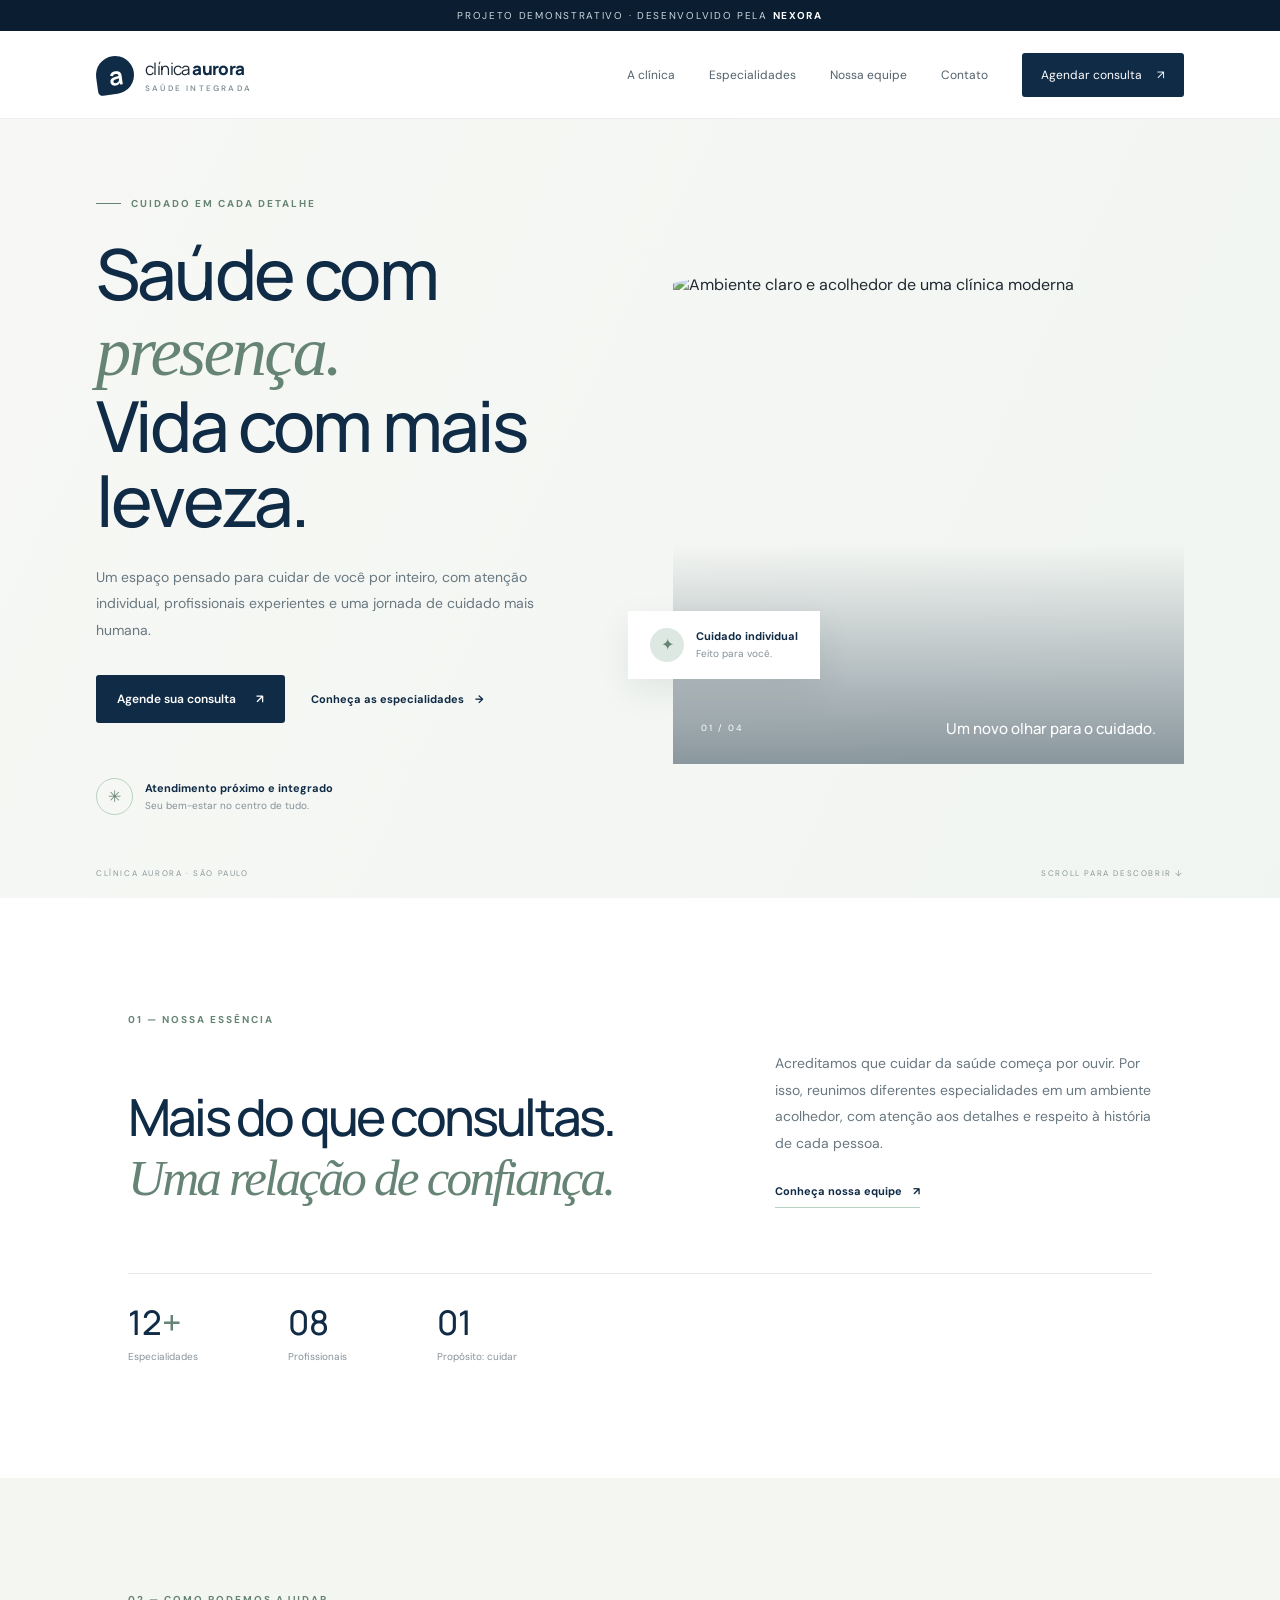
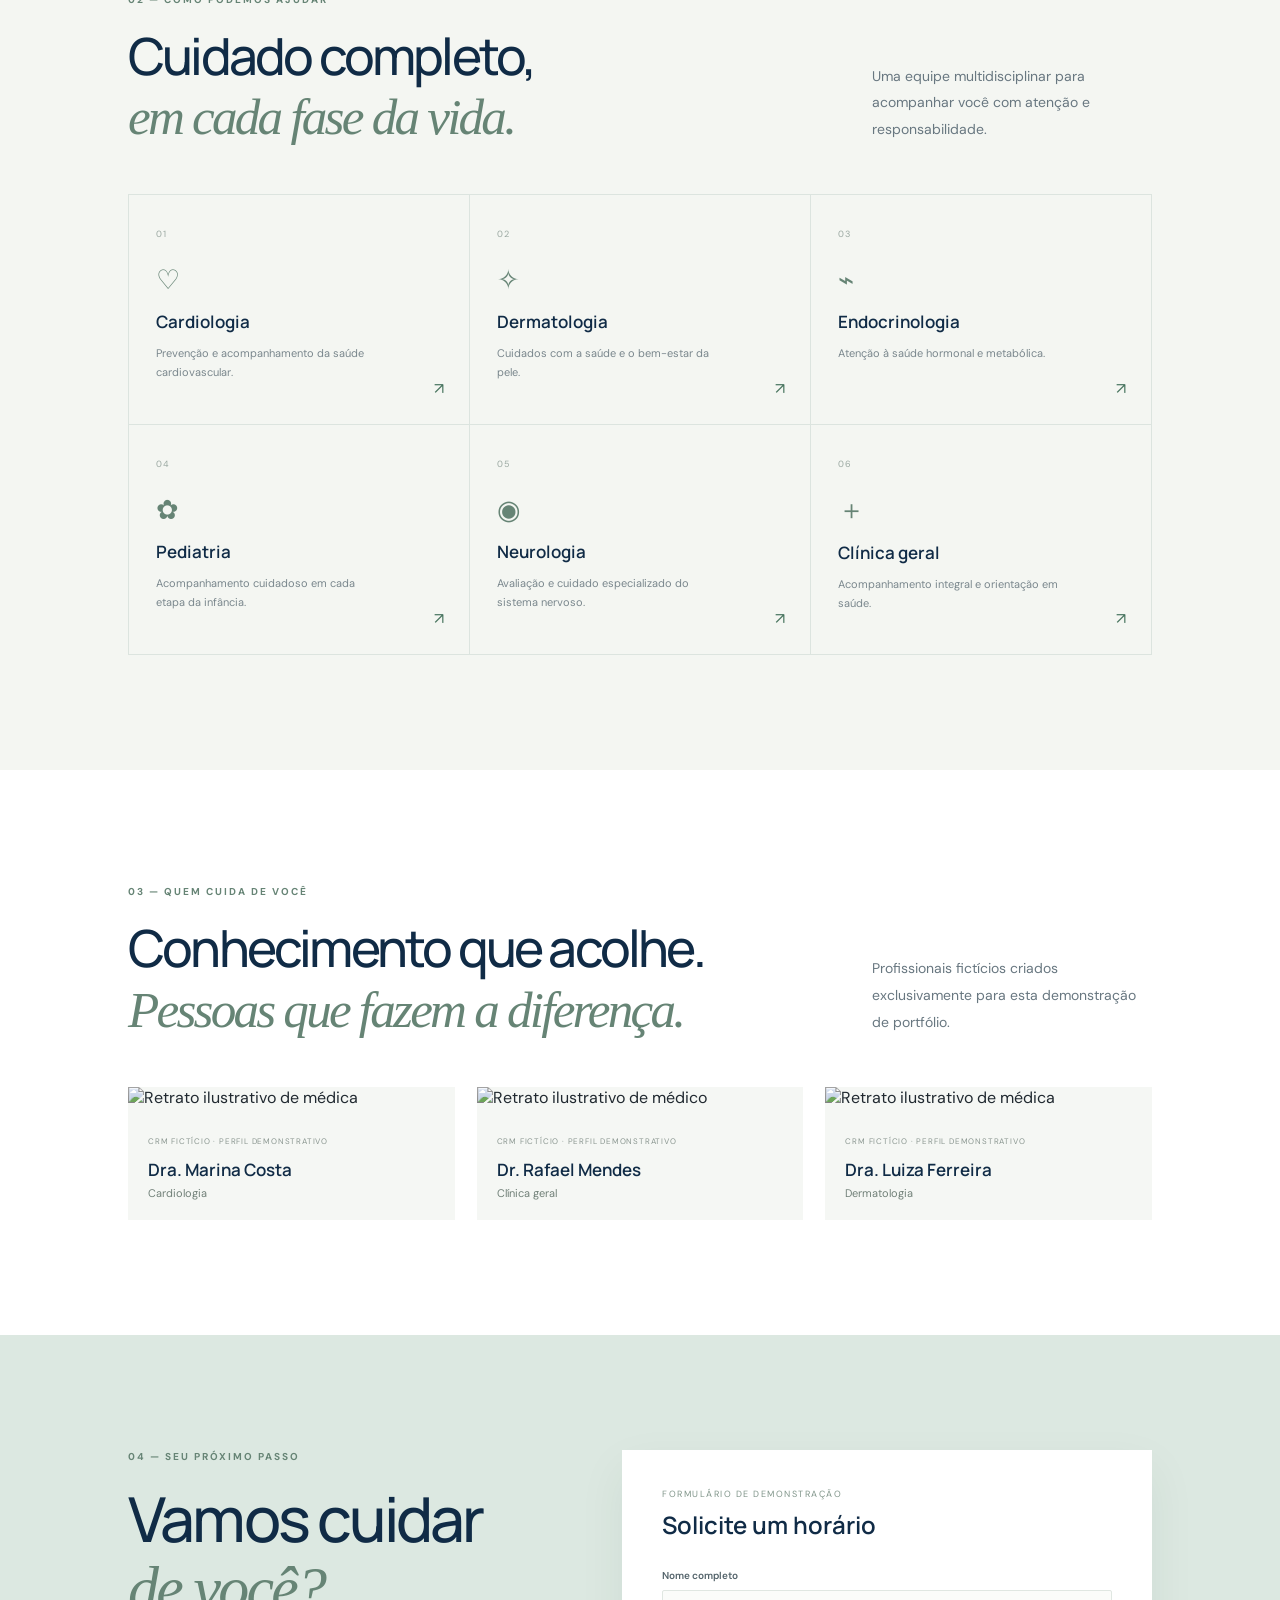
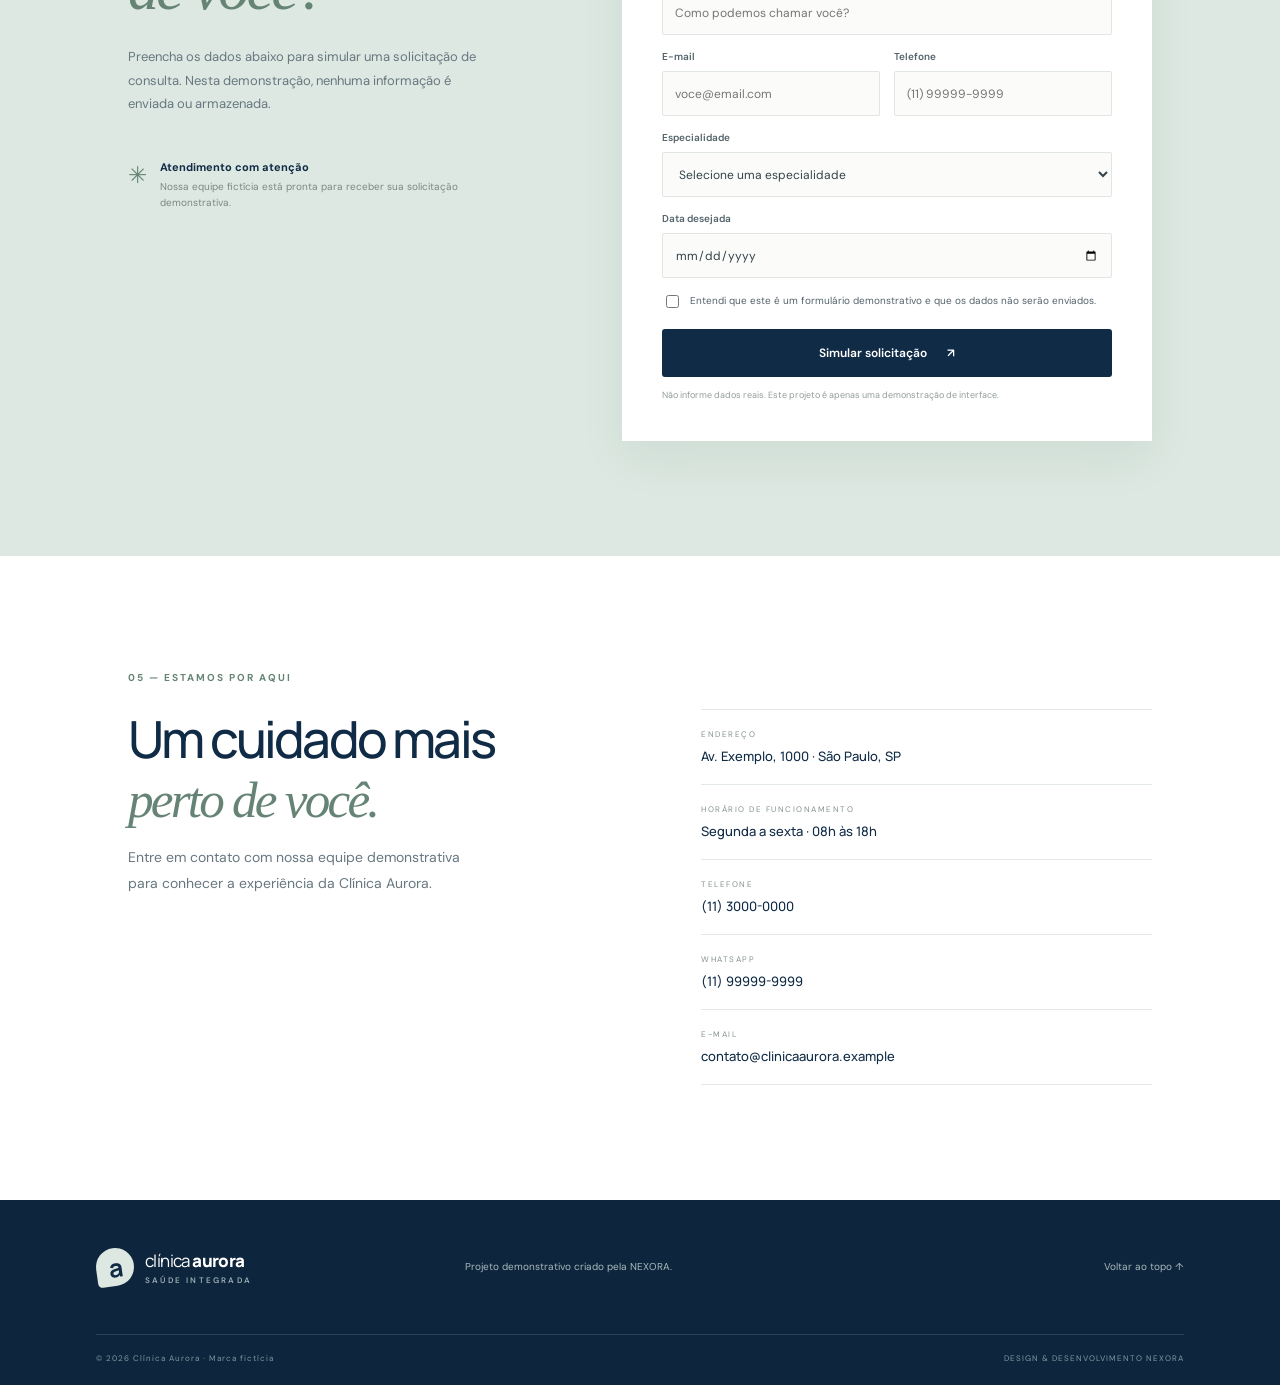
==== index.html @ 5b9ab2d0 "NEXORA Clinic: site institucional e painel administrativo Site público white-label, painel admin com" ====
<!doctype html>
<html lang="pt-BR">
<head>
  <meta charset="UTF-8">
  <meta name="viewport" content="width=device-width, initial-scale=1.0">
  <meta name="description" content="Clínica Aurora — cuidado médico próximo, humano e integrado. Projeto demonstrativo desenvolvido pela NEXORA.">
  <meta name="theme-color" content="#102b46">
  <link rel="icon" type="image/svg+xml" data-config="favicon" href="data:image/svg+xml,%3Csvg xmlns='http://www.w3.org/2000/svg' viewBox='0 0 64 64'%3E%3Crect width='64' height='64' rx='18' fill='%23102b46'/%3E%3Ctext x='50%25' y='54%25' dominant-baseline='middle' text-anchor='middle' fill='%23ffffff' font-family='sans-serif' font-weight='700' font-size='34'%3Ea%3C/text%3E%3C/svg%3E">
  <title>Clínica Aurora | Cuidado que acolhe</title>
  <link rel="preconnect" href="https://fonts.googleapis.com">
  <link rel="preconnect" href="https://fonts.gstatic.com" crossorigin>
  <link href="https://fonts.googleapis.com/css2?family=DM+Sans:wght@400;500;600;700&family=Manrope:wght@400;500;600;700;800&display=swap" rel="stylesheet">
  <link rel="stylesheet" href="styles.css">
</head>
<body>
  <div class="demo-bar" data-config="demo-bar">PROJETO DEMONSTRATIVO · DESENVOLVIDO PELA <strong data-config="developer-name">NEXORA</strong></div>
  <header class="site-header">
    <a class="brand" href="#inicio" aria-label="Clínica Aurora - início" data-config="brand-link">
      <span class="brand-mark" data-config="brand-mark">a</span>
      <span><span data-config="brand-prefix">clínica</span> <strong data-config="brand-highlight">aurora</strong><small data-config="brand-tagline">SAÚDE INTEGRADA</small></span>
    </a>
    <button class="menu-toggle" aria-label="Abrir menu" aria-expanded="false">☰</button>
    <nav class="main-nav">
      <a href="#sobre">A clínica</a>
      <a href="#especialidades">Especialidades</a>
      <a href="#equipe">Nossa equipe</a>
      <a href="#contato">Contato</a>
      <a class="nav-cta" href="#agendamento">Agendar consulta <span>↗</span></a>
    </nav>
  </header>

  <main>
    <section class="hero" id="inicio">
      <div class="hero-copy">
        <div class="eyebrow"><span></span> CUIDADO EM CADA DETALHE</div>
        <h1>Saúde com<br><em>presença.</em><br>Vida com mais leveza.</h1>
        <p>Um espaço pensado para cuidar de você por inteiro, com atenção individual, profissionais experientes e uma jornada de cuidado mais humana.</p>
        <div class="hero-actions">
          <a class="button button-primary" href="#agendamento">Agende sua consulta <span>↗</span></a>
          <a class="text-link" href="#especialidades">Conheça as especialidades <span>→</span></a>
        </div>
        <div class="hero-note"><span class="note-icon">✳</span><span><strong>Atendimento próximo e integrado</strong><small>Seu bem-estar no centro de tudo.</small></span></div>
      </div>
      <div class="hero-visual">
        <img data-config="hero-image" src="https://images.unsplash.com/photo-1629909613654-28e377c37b09?auto=format&fit=crop&w=1200&q=85" alt="Ambiente claro e acolhedor de uma clínica moderna">
        <div class="image-caption"><span>01 / 04</span><strong>Um novo olhar para o cuidado.</strong></div>
        <div class="floating-card"><span class="floating-icon">✦</span><span><strong>Cuidado individual</strong><small>Feito para você.</small></span></div>
      </div>
      <div class="hero-bottom"><span data-config="hero-location">CLÍNICA AURORA · SÃO PAULO</span><span>SCROLL PARA DESCOBRIR ↓</span></div>
    </section>

    <section class="intro section" id="sobre">
      <div class="section-kicker">01 — NOSSA ESSÊNCIA</div>
      <div class="intro-content">
        <h2>Mais do que consultas.<br><em>Uma relação de confiança.</em></h2>
        <div><p>Acreditamos que cuidar da saúde começa por ouvir. Por isso, reunimos diferentes especialidades em um ambiente acolhedor, com atenção aos detalhes e respeito à história de cada pessoa.</p><a class="under-link" href="#equipe">Conheça nossa equipe <span>↗</span></a></div>
      </div>
      <div class="stats">
        <div><strong>12<span>+</span></strong><small>Especialidades</small></div>
        <div><strong>08</strong><small>Profissionais</small></div>
        <div><strong>01</strong><small>Propósito: cuidar</small></div>
      </div>
    </section>

    <section class="specialties section" id="especialidades">
      <div class="section-heading"><div><div class="section-kicker">02 — COMO PODEMOS AJUDAR</div><h2>Cuidado completo,<br><em>em cada fase da vida.</em></h2></div><p>Uma equipe multidisciplinar para acompanhar você com atenção e responsabilidade.</p></div>
      <div class="specialty-grid" data-config="specialty-grid">
        <article class="specialty-card"><span>01</span><div class="specialty-icon">♡</div><h3>Cardiologia</h3><p>Prevenção e acompanhamento da saúde cardiovascular.</p><a href="#agendamento" aria-label="Agendar cardiologia">↗</a></article>
        <article class="specialty-card"><span>02</span><div class="specialty-icon">✧</div><h3>Dermatologia</h3><p>Cuidados com a saúde e o bem-estar da pele.</p><a href="#agendamento" aria-label="Agendar dermatologia">↗</a></article>
        <article class="specialty-card"><span>03</span><div class="specialty-icon">⌁</div><h3>Endocrinologia</h3><p>Atenção à saúde hormonal e metabólica.</p><a href="#agendamento" aria-label="Agendar endocrinologia">↗</a></article>
        <article class="specialty-card"><span>04</span><div class="specialty-icon">✿</div><h3>Pediatria</h3><p>Acompanhamento cuidadoso em cada etapa da infância.</p><a href="#agendamento" aria-label="Agendar pediatria">↗</a></article>
        <article class="specialty-card"><span>05</span><div class="specialty-icon">◉</div><h3>Neurologia</h3><p>Avaliação e cuidado especializado do sistema nervoso.</p><a href="#agendamento" aria-label="Agendar neurologia">↗</a></article>
        <article class="specialty-card"><span>06</span><div class="specialty-icon">＋</div><h3>Clínica geral</h3><p>Acompanhamento integral e orientação em saúde.</p><a href="#agendamento" aria-label="Agendar clínica geral">↗</a></article>
      </div>
    </section>

    <section class="team section" id="equipe">
      <div class="section-heading"><div><div class="section-kicker">03 — QUEM CUIDA DE VOCÊ</div><h2>Conhecimento que acolhe.<br><em>Pessoas que fazem a diferença.</em></h2></div><p>Profissionais fictícios criados exclusivamente para esta demonstração de portfólio.</p></div>
      <div class="team-grid" data-config="team-grid">
        <article class="doctor-card"><img src="https://images.unsplash.com/photo-1559839734-2b71ea197ec2?auto=format&fit=crop&w=700&q=80" alt="Retrato ilustrativo de médica"><div><small>CRM fictício · perfil demonstrativo</small><h3>Dra. Marina Costa</h3><p>Cardiologia</p></div></article>
        <article class="doctor-card"><img src="https://images.unsplash.com/photo-1612349317150-e413f6a5b16d?auto=format&fit=crop&w=700&q=80" alt="Retrato ilustrativo de médico"><div><small>CRM fictício · perfil demonstrativo</small><h3>Dr. Rafael Mendes</h3><p>Clínica geral</p></div></article>
        <article class="doctor-card"><img src="https://images.unsplash.com/photo-1594824476967-48c8b964273f?auto=format&fit=crop&w=700&q=80" alt="Retrato ilustrativo de médica"><div><small>CRM fictício · perfil demonstrativo</small><h3>Dra. Luiza Ferreira</h3><p>Dermatologia</p></div></article>
      </div>
    </section>

    <section class="appointment section" id="agendamento">
      <div class="appointment-copy"><div class="section-kicker">04 — SEU PRÓXIMO PASSO</div><h2>Vamos cuidar<br><em>de você?</em></h2><p>Preencha os dados abaixo para simular uma solicitação de consulta. Nesta demonstração, nenhuma informação é enviada ou armazenada.</p><div class="appointment-detail"><span>✳</span><div><strong>Atendimento com atenção</strong><small>Nossa equipe fictícia está pronta para receber sua solicitação demonstrativa.</small></div></div></div>
      <form class="appointment-form" id="appointment-form">
        <div class="form-title"><span>FORMULÁRIO DE DEMONSTRAÇÃO</span><strong>Solicite um horário</strong></div>
        <label for="name">Nome completo</label><input id="name" name="name" type="text" placeholder="Como podemos chamar você?" required>
        <div class="form-row"><div><label for="email">E-mail</label><input id="email" name="email" type="email" placeholder="voce@email.com" required></div><div><label for="phone">Telefone</label><input id="phone" name="phone" type="tel" placeholder="(11) 99999-9999" required></div></div>
        <label for="specialty">Especialidade</label><select id="specialty" name="specialty" required><option value="">Selecione uma especialidade</option><option>Cardiologia</option><option>Dermatologia</option><option>Endocrinologia</option><option>Pediatria</option><option>Neurologia</option><option>Clínica geral</option></select>
        <label for="date">Data desejada</label><input id="date" name="date" type="date" required>
        <label class="consent"><input type="checkbox" required> <span>Entendi que este é um formulário demonstrativo e que os dados não serão enviados.</span></label>
        <button class="button button-primary submit-button" type="submit">Simular solicitação <span>↗</span></button>
        <p class="form-feedback" id="form-feedback" role="status" aria-live="polite"></p>
        <small class="privacy-note">Não informe dados reais. Este projeto é apenas uma demonstração de interface.</small>
      </form>
    </section>

    <section class="contact section" id="contato">
      <div class="section-kicker">05 — ESTAMOS POR AQUI</div>
      <div class="contact-grid">
        <div>
          <h2>Um cuidado mais<br><em>perto de você.</em></h2>
          <p data-config="contact-intro">Entre em contato com nossa equipe demonstrativa para conhecer a experiência da Clínica Aurora.</p>
        </div>
        <div class="contact-info">
          <div><small>ENDEREÇO</small><strong data-config="contact-address">Av. Exemplo, 1000 · São Paulo, SP</strong></div>
          <div><small>HORÁRIO DE FUNCIONAMENTO</small><strong data-config="contact-hours">Segunda a sexta · 08h às 18h</strong></div>
          <div><small>TELEFONE</small><strong data-config="contact-phone">(11) 3000-0000</strong></div>
          <div><small>WHATSAPP</small><strong data-config="contact-whatsapp">(11) 99999-9999</strong></div>
          <div><small>E-MAIL</small><strong data-config="contact-email">contato@clinicaaurora.example</strong></div>
        </div>
      </div>
    </section>
  </main>

  <footer class="footer">
    <a class="brand brand-light" href="#inicio" aria-label="Clínica Aurora - início" data-config="brand-link">
      <span class="brand-mark" data-config="brand-mark">a</span>
      <span><span data-config="brand-prefix">clínica</span> <strong data-config="brand-highlight">aurora</strong><small data-config="brand-tagline">SAÚDE INTEGRADA</small></span>
    </a>
    <p data-config="footer-credit">Projeto demonstrativo criado pela NEXORA.</p>
    <a href="#inicio">Voltar ao topo ↑</a>
    <div class="footer-bottom">
      <span data-config="footer-copyright">© 2026 Clínica Aurora · Marca fictícia</span>
      <span data-config="footer-developer">DESIGN &amp; DESENVOLVIMENTO NEXORA</span>
    </div>
  </footer>

  <script src="config.js"></script>
  <script src="script.js"></script>
</body>
</html>
---- styles.css ----
@import url('https://fonts.googleapis.com/css2?family=DM+Sans:wght@400;500;600;700&family=Manrope:wght@400;500;600;700;800&display=swap');
:root{
  --primary:#102b46;
  --primary-hover:#244b68;
  --primary-dark:#0e263d;
  --secondary:#668475;
  --secondary-hover:#47745f;
  --secondary-soft:#dce8e1;
  --navy:var(--primary);
  --navy2:#183c5b;
  --ink:#1d2a35;
  --muted:#71808a;
  --cream:#f6f7f4;
  --line:#e2e8e5;
  --sage:var(--secondary-soft);
  --accent:#b9d2c2;
  --white:#fff;
}
*{box-sizing:border-box}html{scroll-behavior:smooth}body{margin:0;background:var(--cream);color:var(--ink);font-family:"DM Sans",sans-serif}a{color:inherit;text-decoration:none}.demo-bar{background:#0b1d30;color:#cbd8df;text-align:center;padding:9px 16px;font-size:10px;letter-spacing:1.7px}.demo-bar strong{color:#fff}.demo-bar[hidden]{display:none}.site-header{height:88px;padding:0 7.5%;display:flex;align-items:center;justify-content:space-between;background:rgba(255,255,255,.92);position:sticky;top:0;z-index:10;border-bottom:1px solid rgba(16,43,70,.08);backdrop-filter:blur(12px)}.brand{display:flex;align-items:center;gap:11px;font-family:Manrope,sans-serif;font-size:17px;letter-spacing:-.6px}.brand strong{font-weight:800;color:var(--navy)}.brand small{display:block;font:600 8px "DM Sans";letter-spacing:2.2px;color:#87949a;margin-top:3px}.brand-mark{width:38px;height:38px;border-radius:50% 50% 50% 12%;background:var(--navy);color:white;display:grid;place-items:center;font:700 25px Manrope;transform:rotate(-8deg);overflow:hidden}.brand-mark.has-logo-image{background:transparent;transform:none;border-radius:6px}.brand-mark img{width:100%;height:100%;object-fit:contain;display:block}.main-nav{display:flex;align-items:center;gap:34px;font-size:12px;color:#53616a}.main-nav>a:not(.nav-cta):hover,.text-link:hover{color:var(--secondary-hover)}.nav-cta{background:var(--navy);color:#fff;padding:14px 19px;border-radius:3px}.nav-cta span{margin-left:12px}.menu-toggle{display:none;background:none;border:0;font-size:24px;color:var(--navy);cursor:pointer}
.hero{min-height:670px;padding:78px 7.5% 58px;display:grid;grid-template-columns:1fr 1.02fr;gap:7%;align-items:center;position:relative;background:linear-gradient(115deg,#f7f8f5 0%,#f1f5f1 100%);overflow:hidden}.hero-copy{max-width:550px;padding-bottom:25px}.eyebrow,.section-kicker{font-size:10px;font-weight:700;letter-spacing:2px;color:var(--secondary)}.eyebrow{display:flex;align-items:center;gap:10px}.eyebrow span{width:25px;height:1px;background:var(--secondary)}.hero h1,h2{font-family:Manrope,sans-serif;color:var(--navy);letter-spacing:-2.8px;font-weight:500}.hero h1{font-size:clamp(48px,5.5vw,76px);line-height:1.06;margin:26px 0}.hero h1 em,h2 em{font-family:Georgia,serif;font-weight:400;color:var(--secondary)}.hero-copy>p,.section-heading>p,.intro-content>div p,.contact-grid>div p{font-size:14px;line-height:1.9;color:#687780;max-width:440px}.hero-actions{display:flex;align-items:center;gap:26px;margin-top:32px}.button{display:inline-flex;justify-content:center;align-items:center;gap:20px;padding:16px 21px;border:0;border-radius:3px;font:600 12px "DM Sans";cursor:pointer}.button-primary{background:var(--navy);color:white;transition:.2s}.button-primary:hover{background:var(--primary-hover);transform:translateY(-2px)}.text-link,.under-link{font-size:11px;font-weight:700;color:var(--navy)}.text-link span,.under-link span{margin-left:8px}.hero-note{display:flex;gap:12px;align-items:center;margin-top:55px}.note-icon{width:37px;height:37px;border:1px solid var(--accent);border-radius:50%;display:grid;place-items:center;color:var(--secondary)}.hero-note strong,.hero-note small{display:block}.hero-note strong{font-size:11px;color:var(--navy)}.hero-note small{font-size:10px;color:#849098;margin-top:4px}.hero-visual{height:490px;position:relative}.hero-visual>img{width:100%;height:100%;object-fit:cover;border-radius:48% 48% 3px 3px;filter:saturate(.72)}.hero-visual:after{content:"";position:absolute;inset:0;background:linear-gradient(0deg,rgba(10,35,55,.45),transparent 45%);border-radius:inherit}.image-caption{position:absolute;z-index:1;bottom:25px;left:28px;right:28px;color:white;display:flex;justify-content:space-between;align-items:center}.image-caption span{font-size:9px;letter-spacing:2px}.image-caption strong{font:500 15px Manrope}.floating-card{position:absolute;z-index:2;left:-45px;bottom:85px;background:#fff;padding:17px 22px;display:flex;gap:12px;align-items:center;box-shadow:0 12px 35px #132e4015}.floating-icon{width:34px;height:34px;border-radius:50%;background:var(--secondary-soft);color:var(--secondary);display:grid;place-items:center}.floating-card strong,.floating-card small{display:block}.floating-card strong{font-size:11px;color:var(--navy)}.floating-card small{font-size:10px;color:#849098;margin-top:4px}.hero-bottom{position:absolute;bottom:20px;left:7.5%;right:7.5%;display:flex;justify-content:space-between;font-size:8px;letter-spacing:1.6px;color:#8a9698}
.section{padding:115px 10%}.intro{background:#fff}.intro-content{display:grid;grid-template-columns:1.2fr .8fr;gap:8%;align-items:end;margin-top:24px}.intro h2,.section-heading h2,.contact h2{font-size:clamp(34px,4vw,52px);line-height:1.16;margin:0}.intro-content>div p{margin:0 0 22px}.under-link{display:inline-block;border-bottom:1px solid var(--accent);padding-bottom:9px}.stats{display:flex;gap:90px;border-top:1px solid var(--line);margin-top:65px;padding-top:25px}.stats strong{font:500 34px Manrope;color:var(--navy)}.stats strong span{color:var(--secondary)}.stats small{display:block;font-size:10px;color:#87939a;margin-top:5px}
.specialties{background:#f4f6f2}.section-heading{display:flex;justify-content:space-between;align-items:end;gap:40px;margin-bottom:48px}.section-heading h2{margin-top:20px}.section-heading>p{max-width:280px;margin-bottom:4px}.specialty-grid{display:grid;grid-template-columns:repeat(3,1fr);border-top:1px solid #dce4df;border-left:1px solid #dce4df}.specialty-card{min-height:230px;padding:26px 27px;border-right:1px solid #dce4df;border-bottom:1px solid #dce4df;position:relative;transition:.25s}.specialty-card:hover{background:white;transform:translateY(-3px)}.specialty-card>span{font-size:9px;color:#9aa8a1;letter-spacing:1px}.specialty-icon{font-size:27px;color:var(--secondary);margin:20px 0 13px}.specialty-card h3{font:600 17px Manrope;color:var(--navy);margin:0 0 9px}.specialty-card p{font-size:11px;line-height:1.7;color:#7a878d;max-width:220px}.specialty-card>a{position:absolute;right:25px;bottom:25px;color:var(--secondary-hover)}
.team{background:#fff}.team-grid{display:grid;grid-template-columns:repeat(3,1fr);gap:22px}.doctor-card{background:#f5f7f4}.doctor-card img{width:100%;height:280px;object-fit:cover;filter:saturate(.65)}.doctor-card>div{padding:20px}.doctor-card small{font-size:8px;letter-spacing:.8px;color:#8a9690;text-transform:uppercase}.doctor-card h3{font:600 17px Manrope;color:var(--navy);margin:9px 0 5px}.doctor-card p{font-size:11px;color:#718078;margin:0}
.appointment{background:var(--secondary-soft);display:grid;grid-template-columns:.85fr 1.15fr;gap:10%;align-items:start}.appointment-copy h2{font-size:clamp(42px,5vw,62px);line-height:1.08;margin:23px 0}.appointment-copy>p{font-size:13px;line-height:1.8;color:#687780;max-width:370px}.appointment-detail{display:flex;gap:13px;margin-top:45px;max-width:350px}.appointment-detail>span{color:var(--secondary);font-size:23px}.appointment-detail strong,.appointment-detail small{display:block}.appointment-detail strong{font-size:11px;color:var(--navy)}.appointment-detail small{font-size:10px;color:#7b8983;line-height:1.6;margin-top:5px}.appointment-form{background:white;padding:38px 40px;box-shadow:0 18px 45px #173c2810}.form-title{margin-bottom:28px}.form-title span,.form-title strong{display:block}.form-title span{font-size:9px;letter-spacing:1.5px;color:#80958a}.form-title strong{font:600 24px Manrope;color:var(--navy);margin-top:8px}.appointment-form label{display:block;font-size:10px;font-weight:600;color:#53636a;margin:15px 0 8px}.appointment-form input:not([type=checkbox]),.appointment-form select{width:100%;height:45px;border:1px solid #e0e7e2;background:#fbfcfa;padding:0 12px;font:12px "DM Sans";color:#33434a;outline:none;border-radius:2px}.appointment-form input:focus,.appointment-form select:focus{border-color:var(--secondary)}.form-row{display:grid;grid-template-columns:1fr 1fr;gap:14px}.consent{display:flex!important;align-items:flex-start;gap:8px;font-weight:400!important;line-height:1.5}.consent input{margin-top:2px;accent-color:var(--navy)}.submit-button{width:100%;margin-top:10px}.form-feedback{font-size:12px;color:var(--secondary-hover);line-height:1.5}.privacy-note{display:block;color:#929d98;font-size:9px;line-height:1.5;margin-top:12px}
.contact{background:#fff}.contact-grid{display:grid;grid-template-columns:1fr 1fr;gap:12%;margin-top:25px}.contact-grid>div p{max-width:360px}.contact-info{border-top:1px solid var(--line)}.contact-info>div{padding:19px 0;border-bottom:1px solid var(--line)}.contact-info small,.contact-info strong{display:block}.contact-info small{font-size:8px;letter-spacing:1.5px;color:#84938a;margin-bottom:8px}.contact-info strong{font:500 13px Manrope;color:var(--navy)}.contact-link:hover{color:var(--secondary-hover);text-decoration:underline}
.footer{background:var(--primary-dark);color:#dce5e5;padding:48px 7.5% 22px;display:grid;grid-template-columns:1fr 1fr 1fr;align-items:center;gap:20px}.brand-light{color:white}.brand-light strong{color:white}.brand-light .brand-mark{background:var(--secondary-soft);color:var(--primary)}.brand-light .brand-mark.has-logo-image{background:transparent}.brand-light small{color:#9baeb1}.footer>p,.footer>a:not(.brand){font-size:10px;color:#a9b9bc}.footer>a:not(.brand){text-align:right}.footer-bottom{grid-column:1/-1;border-top:1px solid #294257;margin-top:28px;padding-top:18px;display:flex;justify-content:space-between;font-size:8px;letter-spacing:1px;color:#81979e}
@media(max-width:900px){.site-header{padding:0 5%;height:76px}.main-nav{gap:17px}.hero{padding-left:6%;padding-right:6%;gap:4%;grid-template-columns:1fr 1fr}.hero-visual{height:420px}.section{padding:85px 7%}.floating-card{left:-20px}.footer{padding-left:6%;padding-right:6%}}
@media(max-width:680px){.demo-bar{font-size:8px}.site-header{height:70px}.menu-toggle{display:block}.main-nav{display:none;position:absolute;top:70px;left:0;right:0;background:white;padding:20px 7%;flex-direction:column;align-items:stretch;gap:20px;border-bottom:1px solid var(--line)}.main-nav.open{display:flex}.nav-cta{text-align:center}.hero{display:flex;flex-direction:column;align-items:stretch;padding:62px 7% 75px;gap:35px}.hero h1{font-size:53px}.hero-visual{height:390px;margin-left:15px}.floating-card{left:-15px;bottom:55px}.hero-bottom{left:7%;right:7%;font-size:7px}.hero-actions{align-items:flex-start;flex-direction:column;gap:18px}.hero-note{margin-top:35px}.section{padding:75px 7%}.intro-content,.contact-grid,.appointment{grid-template-columns:1fr;gap:25px}.intro h2,.section-heading h2,.contact h2{font-size:38px}.stats{gap:35px;margin-top:40px}.stats strong{font-size:28px}.section-heading{display:block}.section-heading>p{margin-top:18px}.specialty-grid{grid-template-columns:repeat(2,1fr)}.specialty-card{padding:20px;min-height:220px}.team-grid{grid-template-columns:1fr;gap:18px}.doctor-card img{height:330px}.appointment-form{padding:28px 22px}.form-row{grid-template-columns:1fr;gap:0}.footer{grid-template-columns:1fr;gap:12px}.footer>a:not(.brand){text-align:left}.footer-bottom{gap:12px;flex-direction:column}}
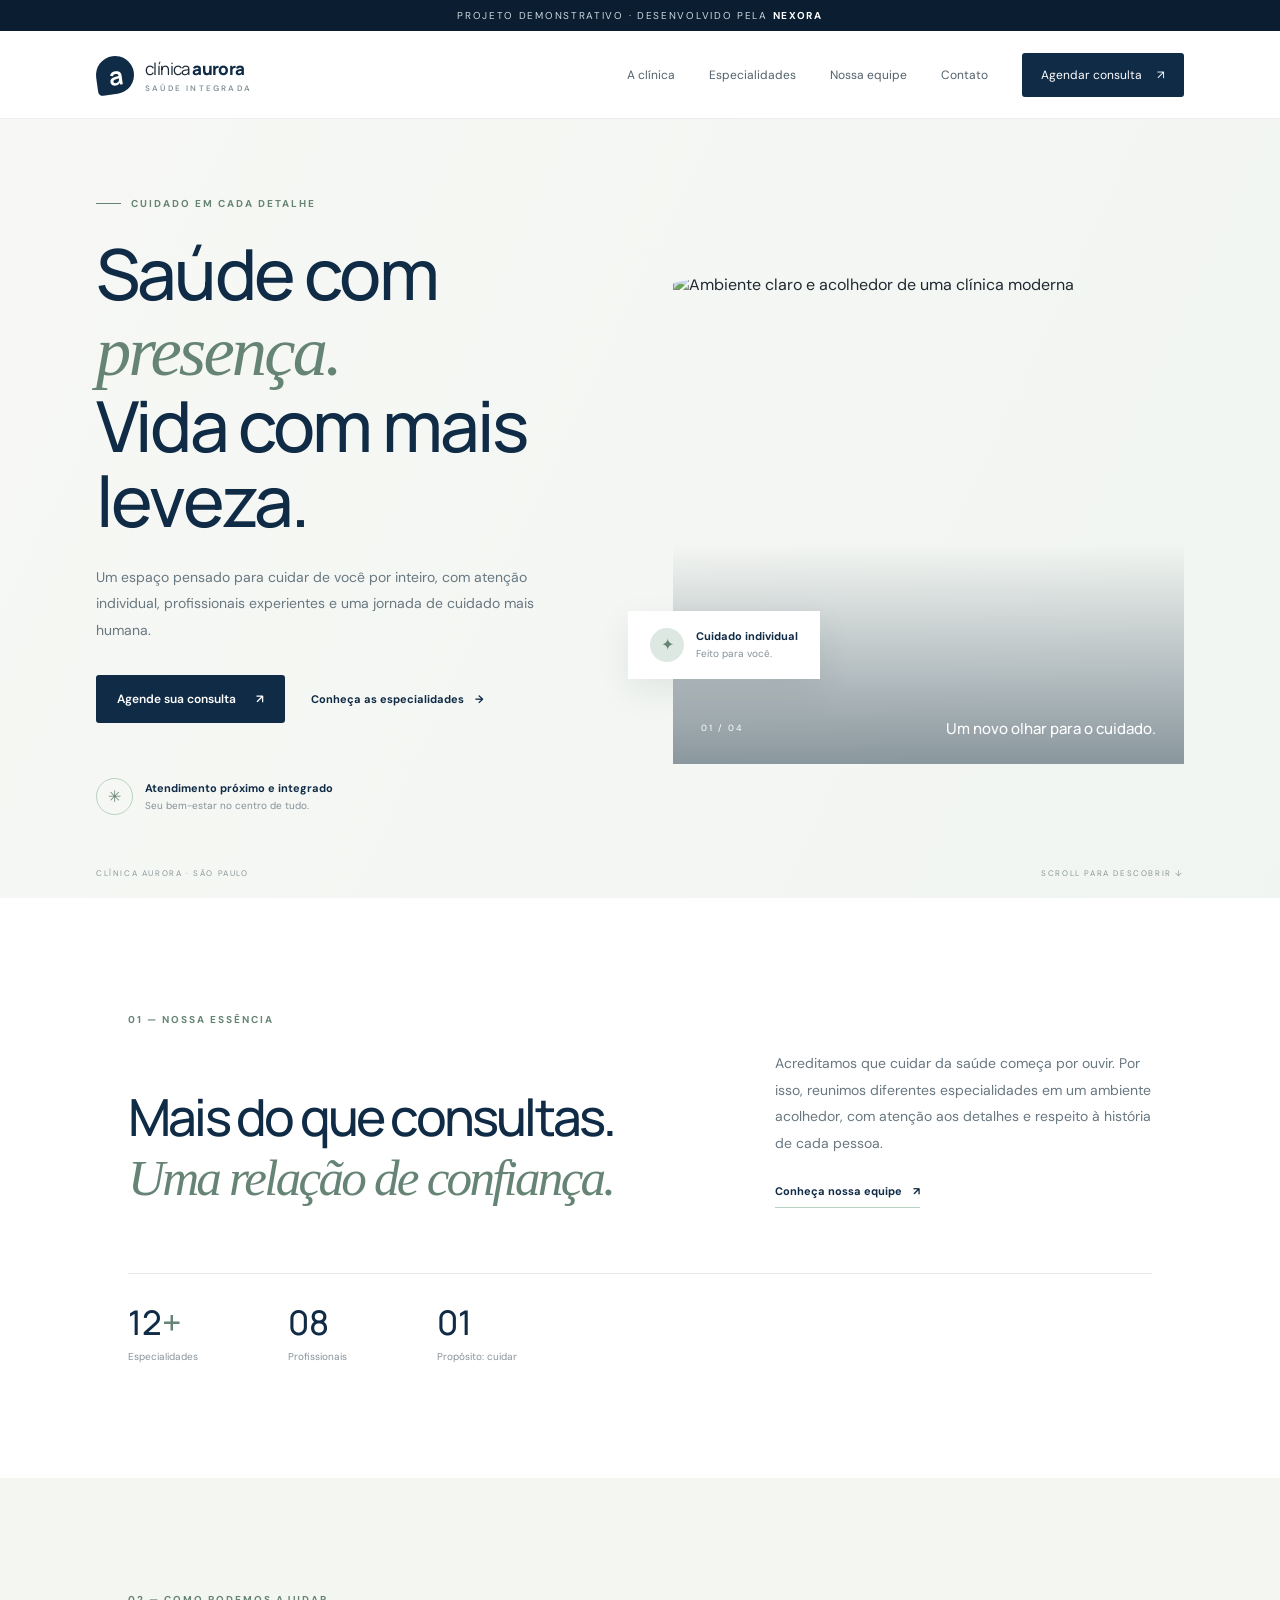
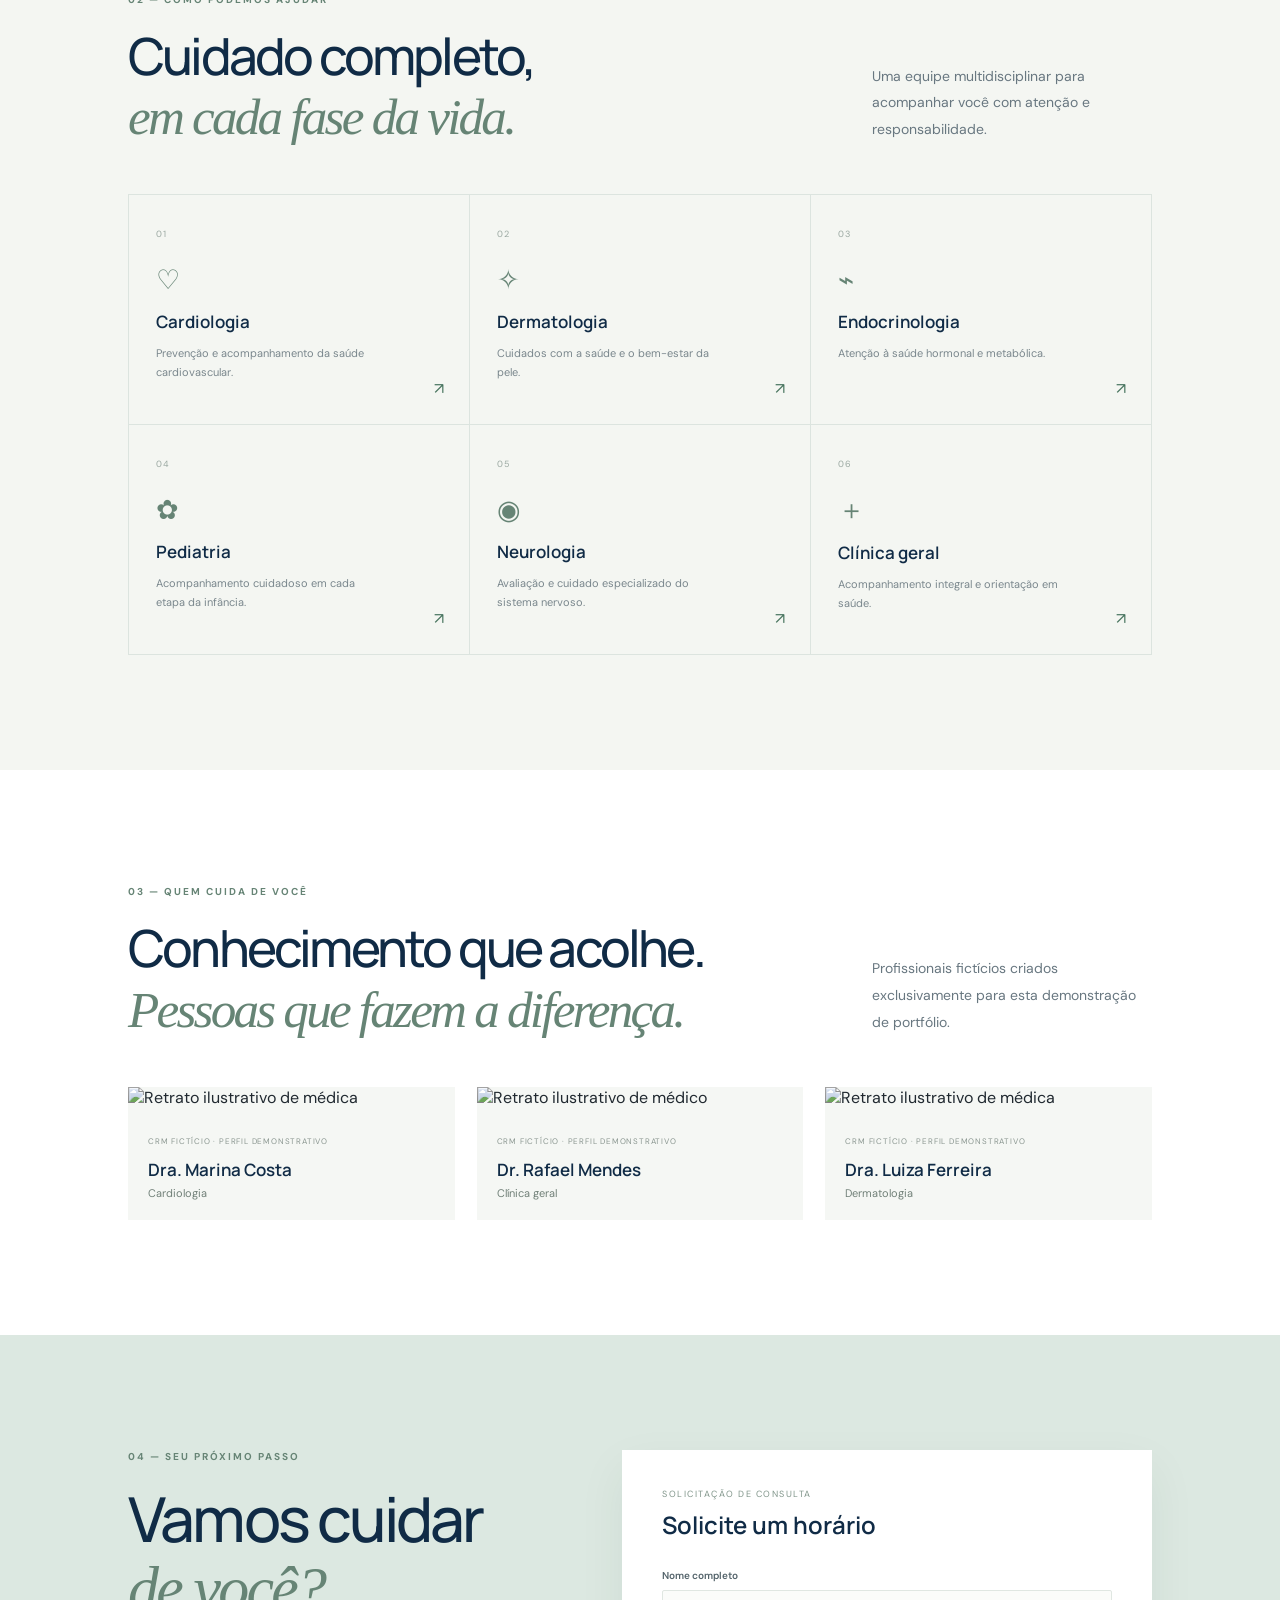
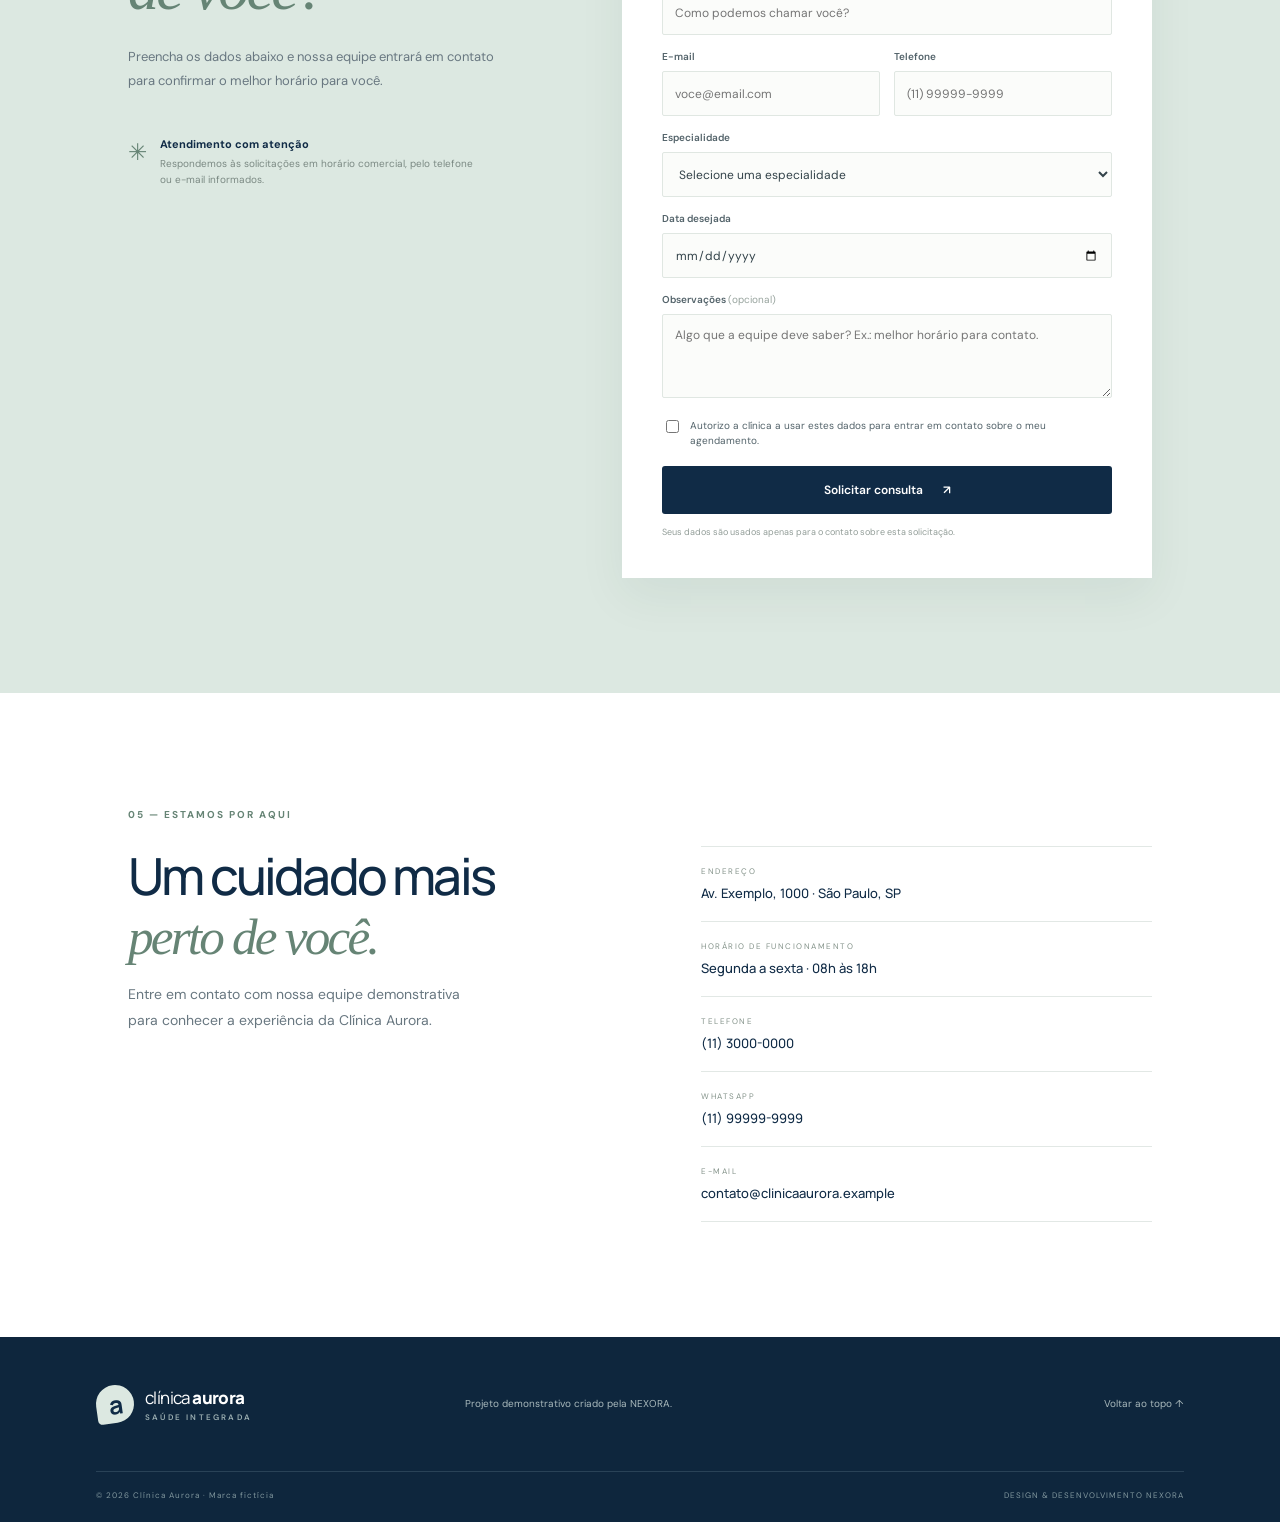
==== commit 7fcdfdd6: "Agendamento real via Edge Function e site lendo dados da clínica - Edge Function public-booking (GET" ====
--- a/index.html
+++ b/index.html
@@ -56,8 +56,8 @@
         <div><p>Acreditamos que cuidar da saúde começa por ouvir. Por isso, reunimos diferentes especialidades em um ambiente acolhedor, com atenção aos detalhes e respeito à história de cada pessoa.</p><a class="under-link" href="#equipe">Conheça nossa equipe <span>↗</span></a></div>
       </div>
       <div class="stats">
-        <div><strong>12<span>+</span></strong><small>Especialidades</small></div>
-        <div><strong>08</strong><small>Profissionais</small></div>
+        <div><strong data-config="stat-specialties">12<span>+</span></strong><small>Especialidades</small></div>
+        <div><strong data-config="stat-professionals">08</strong><small>Profissionais</small></div>
         <div><strong>01</strong><small>Propósito: cuidar</small></div>
       </div>
     </section>
@@ -84,17 +84,19 @@
     </section>
 
     <section class="appointment section" id="agendamento">
-      <div class="appointment-copy"><div class="section-kicker">04 — SEU PRÓXIMO PASSO</div><h2>Vamos cuidar<br><em>de você?</em></h2><p>Preencha os dados abaixo para simular uma solicitação de consulta. Nesta demonstração, nenhuma informação é enviada ou armazenada.</p><div class="appointment-detail"><span>✳</span><div><strong>Atendimento com atenção</strong><small>Nossa equipe fictícia está pronta para receber sua solicitação demonstrativa.</small></div></div></div>
-      <form class="appointment-form" id="appointment-form">
-        <div class="form-title"><span>FORMULÁRIO DE DEMONSTRAÇÃO</span><strong>Solicite um horário</strong></div>
+      <div class="appointment-copy"><div class="section-kicker">04 — SEU PRÓXIMO PASSO</div><h2>Vamos cuidar<br><em>de você?</em></h2><p data-booking-text="intro">Preencha os dados abaixo para simular uma solicitação de consulta. Nesta demonstração, nenhuma informação é enviada ou armazenada.</p><div class="appointment-detail"><span>✳</span><div><strong>Atendimento com atenção</strong><small data-booking-text="detail">Nossa equipe fictícia está pronta para receber sua solicitação demonstrativa.</small></div></div></div>
+      <form class="appointment-form" id="appointment-form" novalidate>
+        <div class="form-title"><span data-booking-text="kicker">FORMULÁRIO DE DEMONSTRAÇÃO</span><strong>Solicite um horário</strong></div>
+        <div class="hp-field" aria-hidden="true"><label for="website">Não preencha este campo</label><input id="website" name="website" type="text" tabindex="-1" autocomplete="off"></div>
         <label for="name">Nome completo</label><input id="name" name="name" type="text" placeholder="Como podemos chamar você?" required>
         <div class="form-row"><div><label for="email">E-mail</label><input id="email" name="email" type="email" placeholder="voce@email.com" required></div><div><label for="phone">Telefone</label><input id="phone" name="phone" type="tel" placeholder="(11) 99999-9999" required></div></div>
         <label for="specialty">Especialidade</label><select id="specialty" name="specialty" required><option value="">Selecione uma especialidade</option><option>Cardiologia</option><option>Dermatologia</option><option>Endocrinologia</option><option>Pediatria</option><option>Neurologia</option><option>Clínica geral</option></select>
         <label for="date">Data desejada</label><input id="date" name="date" type="date" required>
-        <label class="consent"><input type="checkbox" required> <span>Entendi que este é um formulário demonstrativo e que os dados não serão enviados.</span></label>
-        <button class="button button-primary submit-button" type="submit">Simular solicitação <span>↗</span></button>
+        <label for="message">Observações <span class="optional-label">(opcional)</span></label><textarea id="message" name="message" rows="3" maxlength="500" placeholder="Algo que a equipe deve saber? Ex.: melhor horário para contato."></textarea>
+        <label class="consent"><input id="consent" type="checkbox" required> <span data-booking-text="consent">Entendi que este é um formulário demonstrativo e que os dados não serão enviados.</span></label>
+        <button class="button button-primary submit-button" type="submit"><span data-booking-text="submit">Simular solicitação</span> <span>↗</span></button>
         <p class="form-feedback" id="form-feedback" role="status" aria-live="polite"></p>
-        <small class="privacy-note">Não informe dados reais. Este projeto é apenas uma demonstração de interface.</small>
+        <small class="privacy-note" data-booking-text="privacy">Não informe dados reais. Este projeto é apenas uma demonstração de interface.</small>
       </form>
     </section>
 
--- a/styles.css
+++ b/styles.css
@@ -25,4 +25,13 @@
 .contact{background:#fff}.contact-grid{display:grid;grid-template-columns:1fr 1fr;gap:12%;margin-top:25px}.contact-grid>div p{max-width:360px}.contact-info{border-top:1px solid var(--line)}.contact-info>div{padding:19px 0;border-bottom:1px solid var(--line)}.contact-info small,.contact-info strong{display:block}.contact-info small{font-size:8px;letter-spacing:1.5px;color:#84938a;margin-bottom:8px}.contact-info strong{font:500 13px Manrope;color:var(--navy)}.contact-link:hover{color:var(--secondary-hover);text-decoration:underline}
 .footer{background:var(--primary-dark);color:#dce5e5;padding:48px 7.5% 22px;display:grid;grid-template-columns:1fr 1fr 1fr;align-items:center;gap:20px}.brand-light{color:white}.brand-light strong{color:white}.brand-light .brand-mark{background:var(--secondary-soft);color:var(--primary)}.brand-light .brand-mark.has-logo-image{background:transparent}.brand-light small{color:#9baeb1}.footer>p,.footer>a:not(.brand){font-size:10px;color:#a9b9bc}.footer>a:not(.brand){text-align:right}.footer-bottom{grid-column:1/-1;border-top:1px solid #294257;margin-top:28px;padding-top:18px;display:flex;justify-content:space-between;font-size:8px;letter-spacing:1px;color:#81979e}
 @media(max-width:900px){.site-header{padding:0 5%;height:76px}.main-nav{gap:17px}.hero{padding-left:6%;padding-right:6%;gap:4%;grid-template-columns:1fr 1fr}.hero-visual{height:420px}.section{padding:85px 7%}.floating-card{left:-20px}.footer{padding-left:6%;padding-right:6%}}
-@media(max-width:680px){.demo-bar{font-size:8px}.site-header{height:70px}.menu-toggle{display:block}.main-nav{display:none;position:absolute;top:70px;left:0;right:0;background:white;padding:20px 7%;flex-direction:column;align-items:stretch;gap:20px;border-bottom:1px solid var(--line)}.main-nav.open{display:flex}.nav-cta{text-align:center}.hero{display:flex;flex-direction:column;align-items:stretch;padding:62px 7% 75px;gap:35px}.hero h1{font-size:53px}.hero-visual{height:390px;margin-left:15px}.floating-card{left:-15px;bottom:55px}.hero-bottom{left:7%;right:7%;font-size:7px}.hero-actions{align-items:flex-start;flex-direction:column;gap:18px}.hero-note{margin-top:35px}.section{padding:75px 7%}.intro-content,.contact-grid,.appointment{grid-template-columns:1fr;gap:25px}.intro h2,.section-heading h2,.contact h2{font-size:38px}.stats{gap:35px;margin-top:40px}.stats strong{font-size:28px}.section-heading{display:block}.section-heading>p{margin-top:18px}.specialty-grid{grid-template-columns:repeat(2,1fr)}.specialty-card{padding:20px;min-height:220px}.team-grid{grid-template-columns:1fr;gap:18px}.doctor-card img{height:330px}.appointment-form{padding:28px 22px}.form-row{grid-template-columns:1fr;gap:0}.footer{grid-template-columns:1fr;gap:12px}.footer>a:not(.brand){text-align:left}.footer-bottom{gap:12px;flex-direction:column}}+@media(max-width:680px){.demo-bar{font-size:8px}.site-header{height:70px}.menu-toggle{display:block}.main-nav{display:none;position:absolute;top:70px;left:0;right:0;background:white;padding:20px 7%;flex-direction:column;align-items:stretch;gap:20px;border-bottom:1px solid var(--line)}.main-nav.open{display:flex}.nav-cta{text-align:center}.hero{display:flex;flex-direction:column;align-items:stretch;padding:62px 7% 75px;gap:35px}.hero h1{font-size:53px}.hero-visual{height:390px;margin-left:15px}.floating-card{left:-15px;bottom:55px}.hero-bottom{left:7%;right:7%;font-size:7px}.hero-actions{align-items:flex-start;flex-direction:column;gap:18px}.hero-note{margin-top:35px}.section{padding:75px 7%}.intro-content,.contact-grid,.appointment{grid-template-columns:1fr;gap:25px}.intro h2,.section-heading h2,.contact h2{font-size:38px}.stats{gap:35px;margin-top:40px}.stats strong{font-size:28px}.section-heading{display:block}.section-heading>p{margin-top:18px}.specialty-grid{grid-template-columns:repeat(2,1fr)}.specialty-card{padding:20px;min-height:220px}.team-grid{grid-template-columns:1fr;gap:18px}.doctor-card img{height:330px}.appointment-form{padding:28px 22px}.form-row{grid-template-columns:1fr;gap:0}.footer{grid-template-columns:1fr;gap:12px}.footer>a:not(.brand){text-align:left}.footer-bottom{gap:12px;flex-direction:column}}
+/* --- Agendamento integrado ao Supabase (campos e estados adicionais) --- */
+.appointment-form textarea{width:100%;min-height:84px;border:1px solid #e0e7e2;background:#fbfcfa;padding:11px 12px;font:12px/1.5 "DM Sans";color:#33434a;outline:none;border-radius:2px;resize:vertical}
+.appointment-form textarea:focus{border-color:var(--secondary)}
+.optional-label{font-weight:400;color:#97a39d}
+.hp-field{position:absolute!important;left:-10000px;width:1px;height:1px;overflow:hidden}
+.submit-button[disabled]{opacity:.6;cursor:progress}
+.form-feedback.is-error{color:#a3483f}
+.doctor-photo-placeholder{height:280px;display:grid;place-items:center;background:var(--secondary-soft);color:var(--navy);font:600 54px Manrope;letter-spacing:2px}
+@media(max-width:680px){.doctor-photo-placeholder{height:330px}}
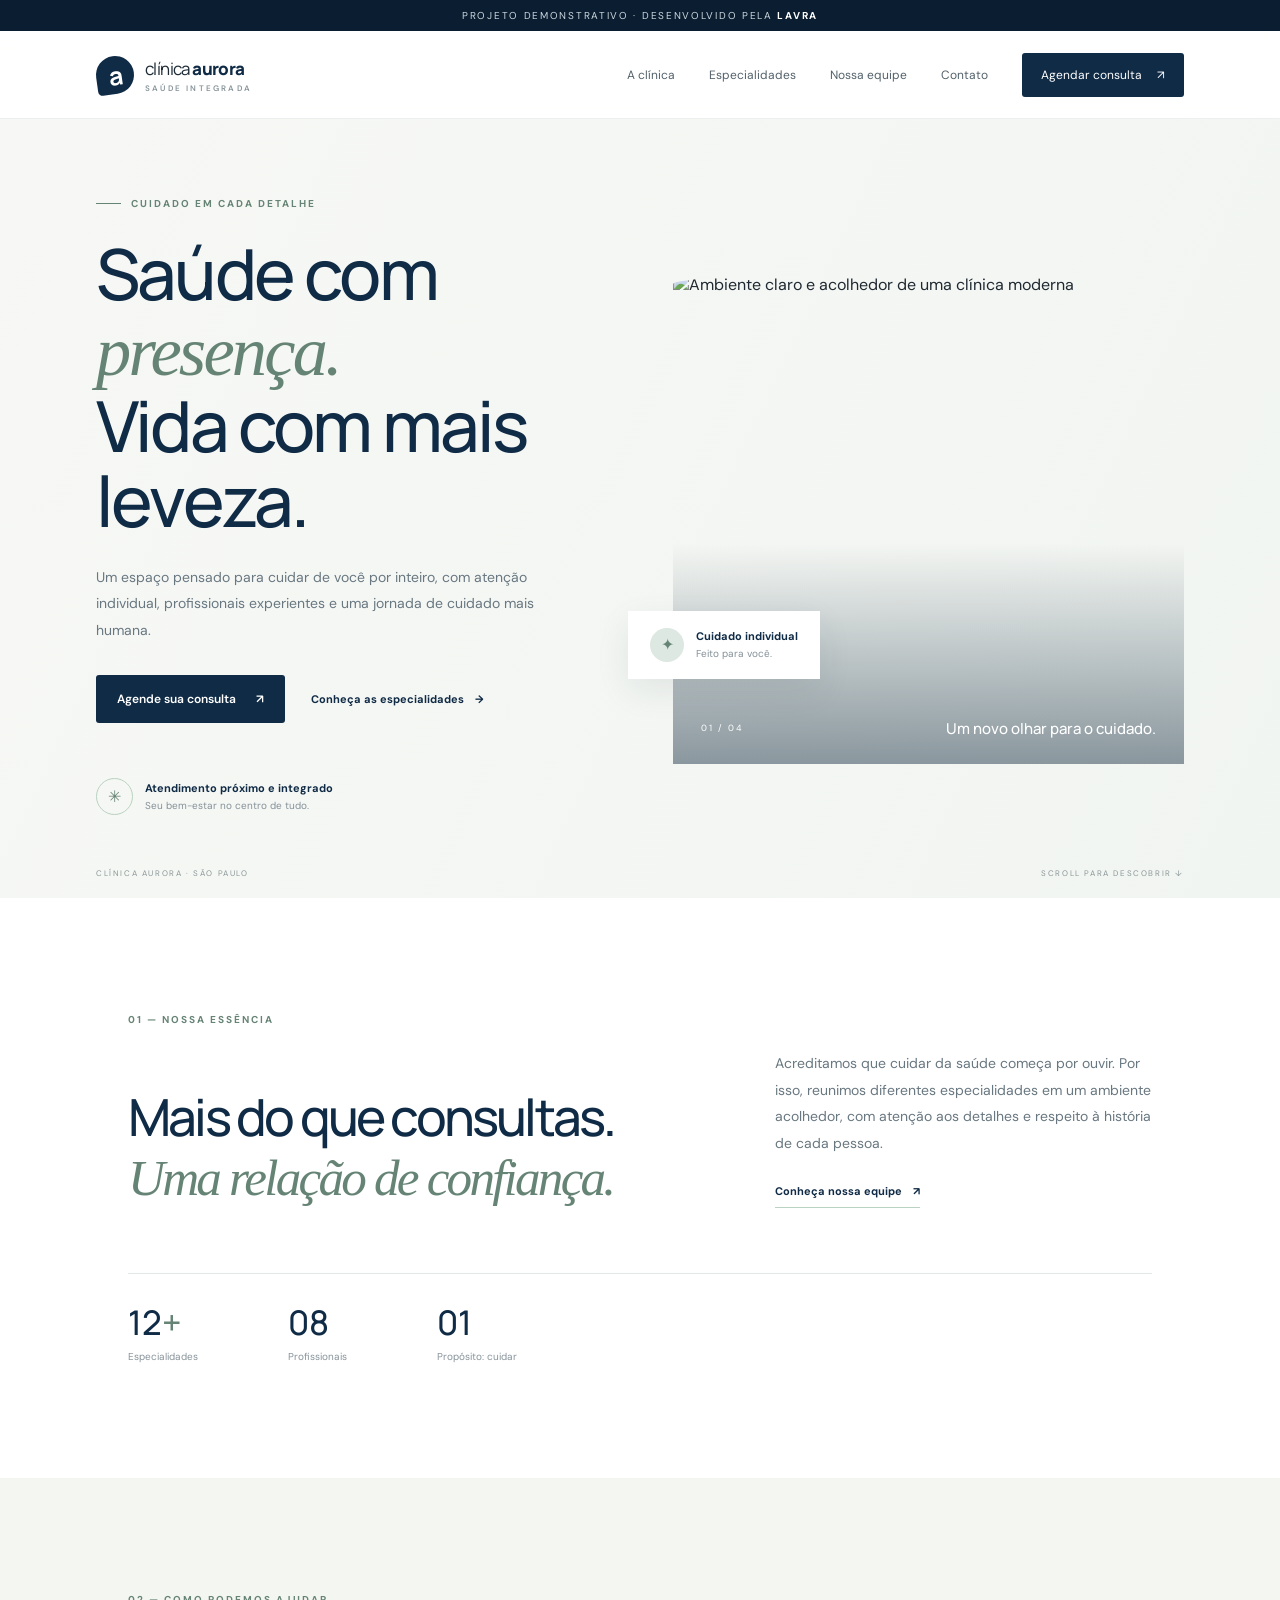
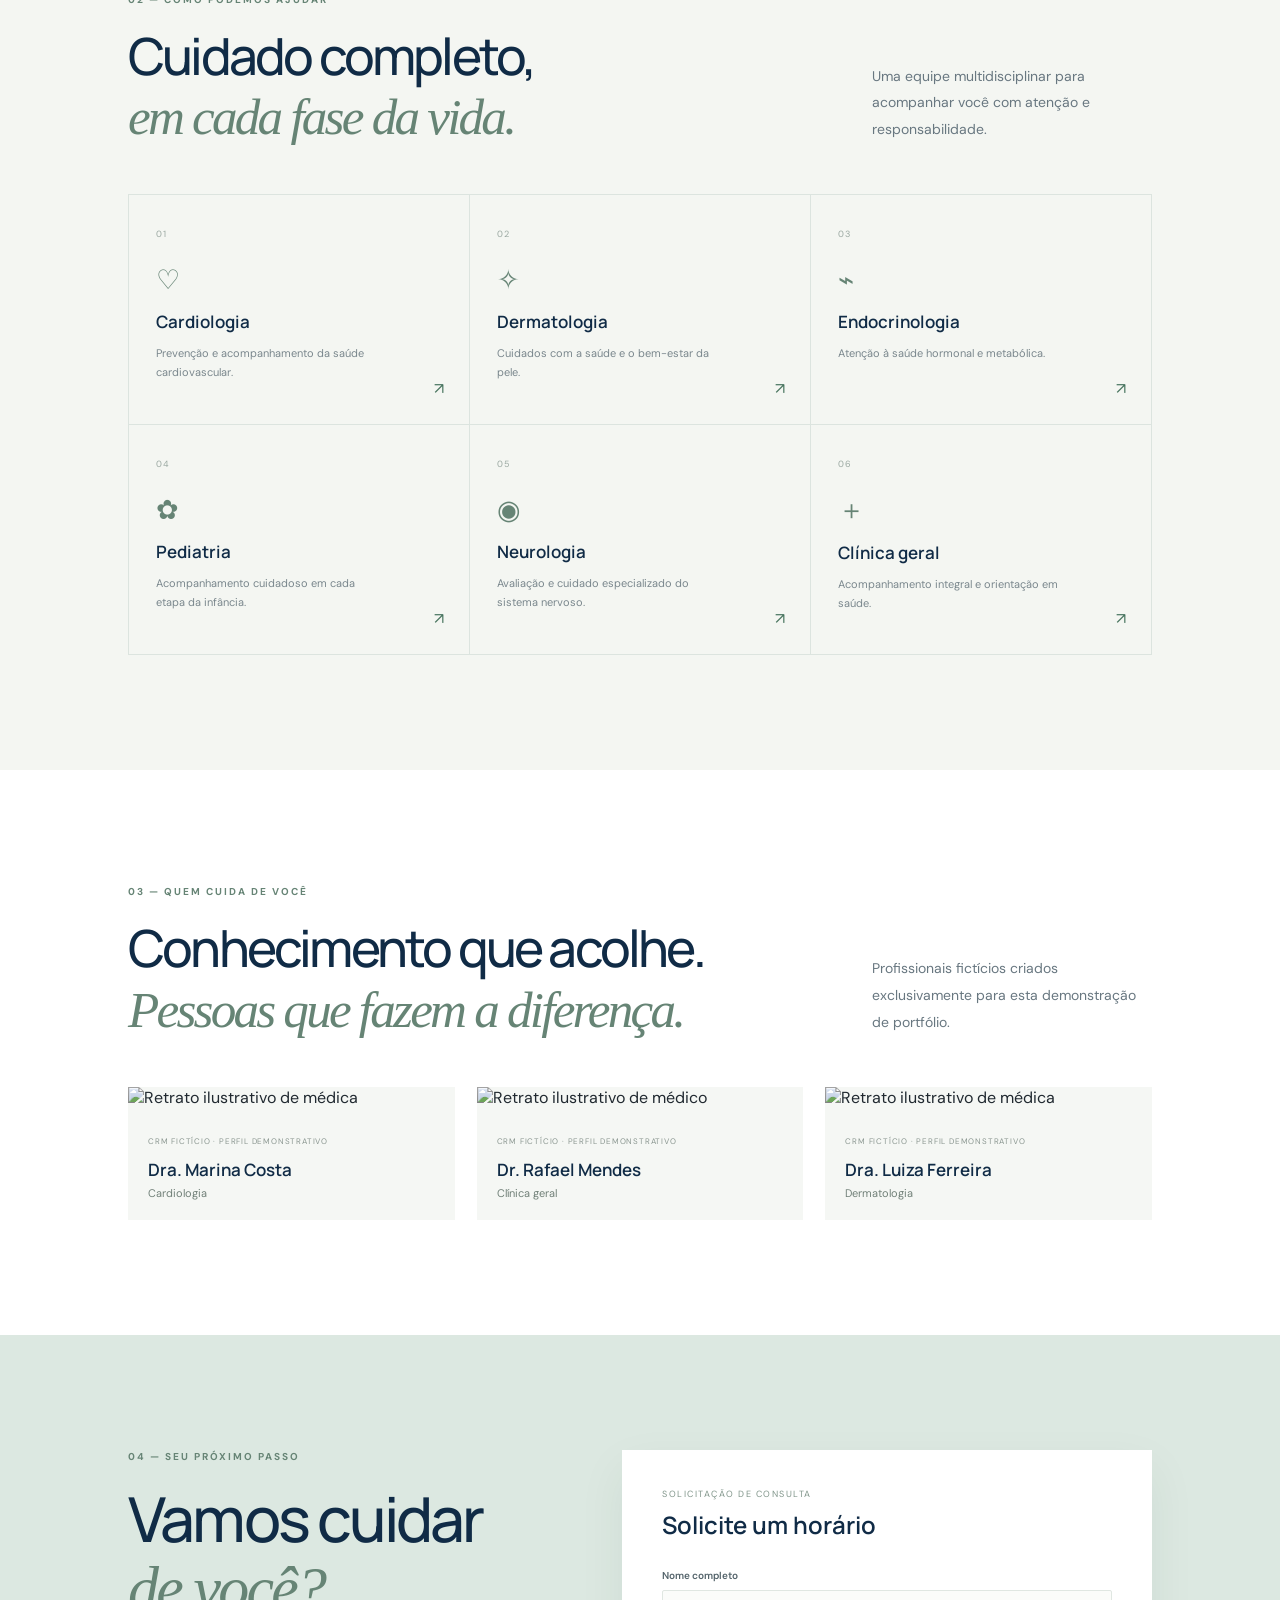
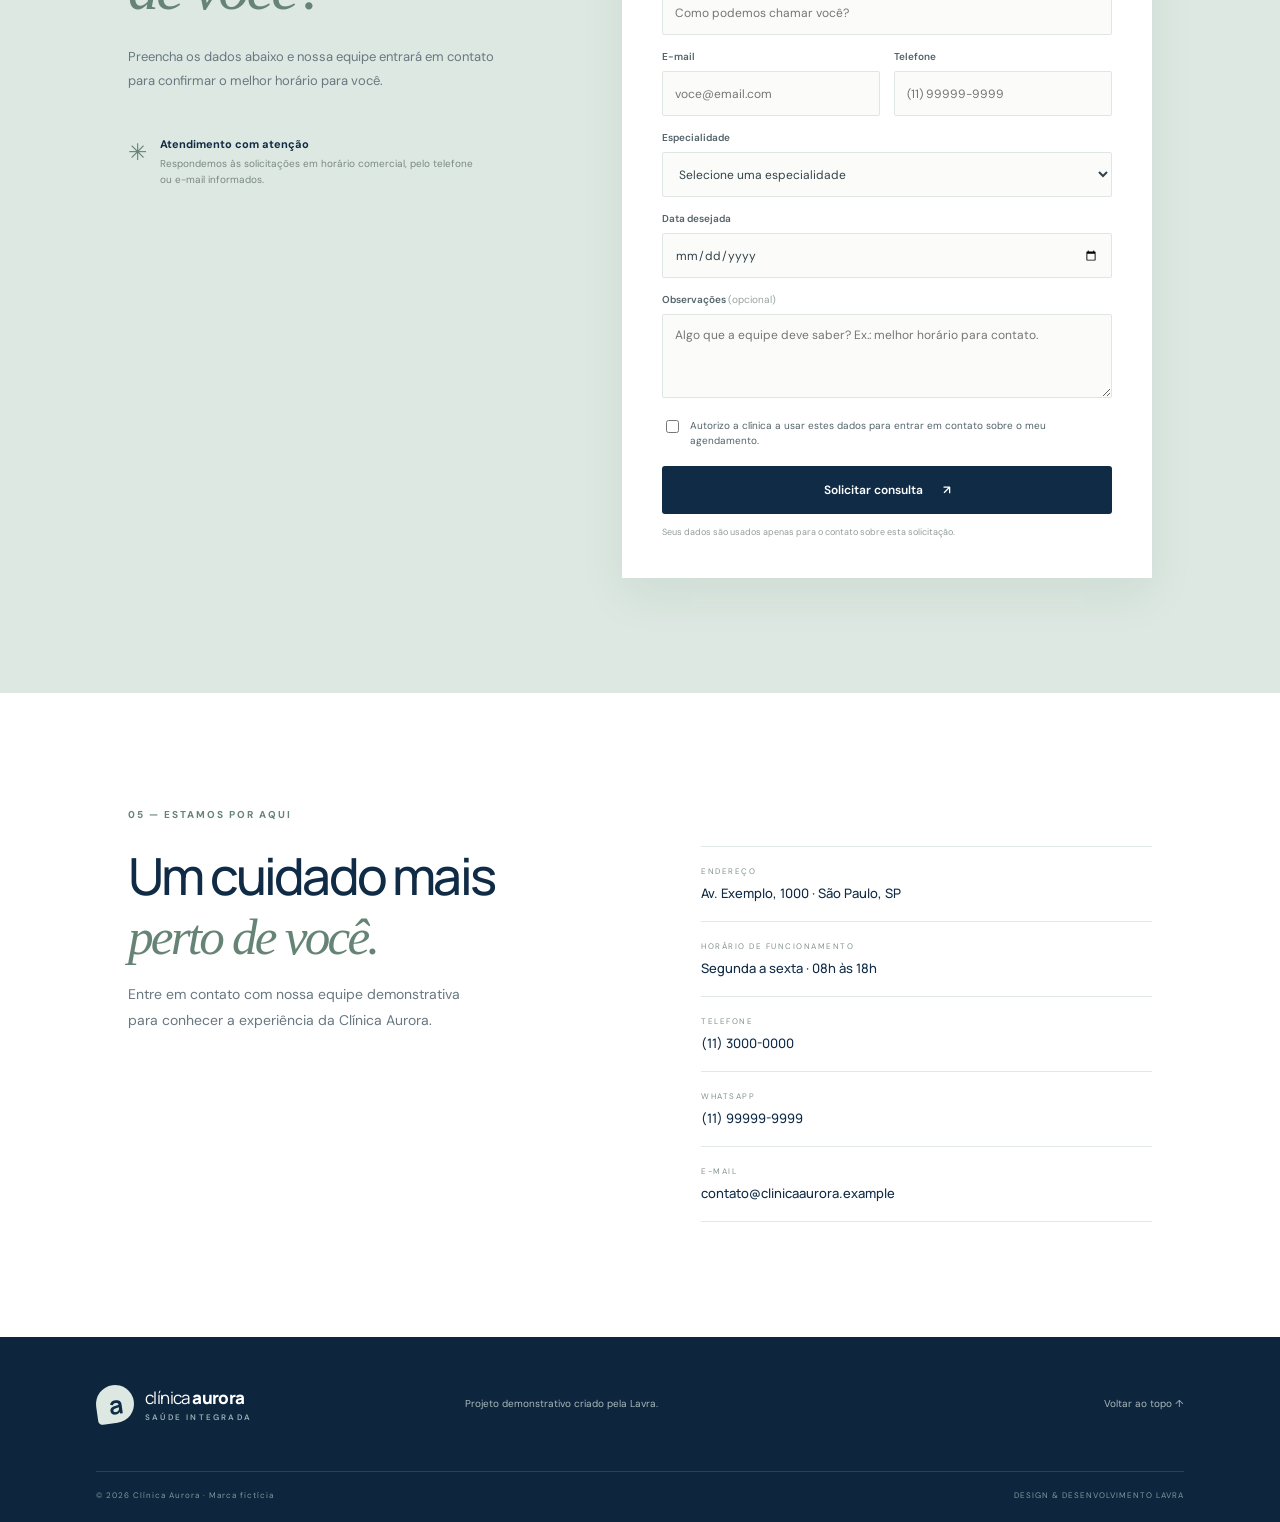
==== commit 6e0d912a: "Nova marca: NEXORA passa a se chamar Lavra Textos do site, painel, README e configuração (LAVRA_CLIN" ====
--- a/index.html
+++ b/index.html
@@ -3,7 +3,7 @@
 <head>
   <meta charset="UTF-8">
   <meta name="viewport" content="width=device-width, initial-scale=1.0">
-  <meta name="description" content="Clínica Aurora — cuidado médico próximo, humano e integrado. Projeto demonstrativo desenvolvido pela NEXORA.">
+  <meta name="description" content="Clínica Aurora — cuidado médico próximo, humano e integrado. Projeto demonstrativo desenvolvido pela Lavra.">
   <meta name="theme-color" content="#102b46">
   <link rel="icon" type="image/svg+xml" data-config="favicon" href="data:image/svg+xml,%3Csvg xmlns='http://www.w3.org/2000/svg' viewBox='0 0 64 64'%3E%3Crect width='64' height='64' rx='18' fill='%23102b46'/%3E%3Ctext x='50%25' y='54%25' dominant-baseline='middle' text-anchor='middle' fill='%23ffffff' font-family='sans-serif' font-weight='700' font-size='34'%3Ea%3C/text%3E%3C/svg%3E">
   <title>Clínica Aurora | Cuidado que acolhe</title>
@@ -13,7 +13,7 @@
   <link rel="stylesheet" href="styles.css">
 </head>
 <body>
-  <div class="demo-bar" data-config="demo-bar">PROJETO DEMONSTRATIVO · DESENVOLVIDO PELA <strong data-config="developer-name">NEXORA</strong></div>
+  <div class="demo-bar" data-config="demo-bar">PROJETO DEMONSTRATIVO · DESENVOLVIDO PELA <strong data-config="developer-name">LAVRA</strong></div>
   <header class="site-header">
     <a class="brand" href="#inicio" aria-label="Clínica Aurora - início" data-config="brand-link">
       <span class="brand-mark" data-config="brand-mark">a</span>
@@ -123,11 +123,11 @@
       <span class="brand-mark" data-config="brand-mark">a</span>
       <span><span data-config="brand-prefix">clínica</span> <strong data-config="brand-highlight">aurora</strong><small data-config="brand-tagline">SAÚDE INTEGRADA</small></span>
     </a>
-    <p data-config="footer-credit">Projeto demonstrativo criado pela NEXORA.</p>
+    <p data-config="footer-credit">Projeto demonstrativo criado pela Lavra.</p>
     <a href="#inicio">Voltar ao topo ↑</a>
     <div class="footer-bottom">
       <span data-config="footer-copyright">© 2026 Clínica Aurora · Marca fictícia</span>
-      <span data-config="footer-developer">DESIGN &amp; DESENVOLVIMENTO NEXORA</span>
+      <span data-config="footer-developer">DESIGN &amp; DESENVOLVIMENTO LAVRA</span>
     </div>
   </footer>
 
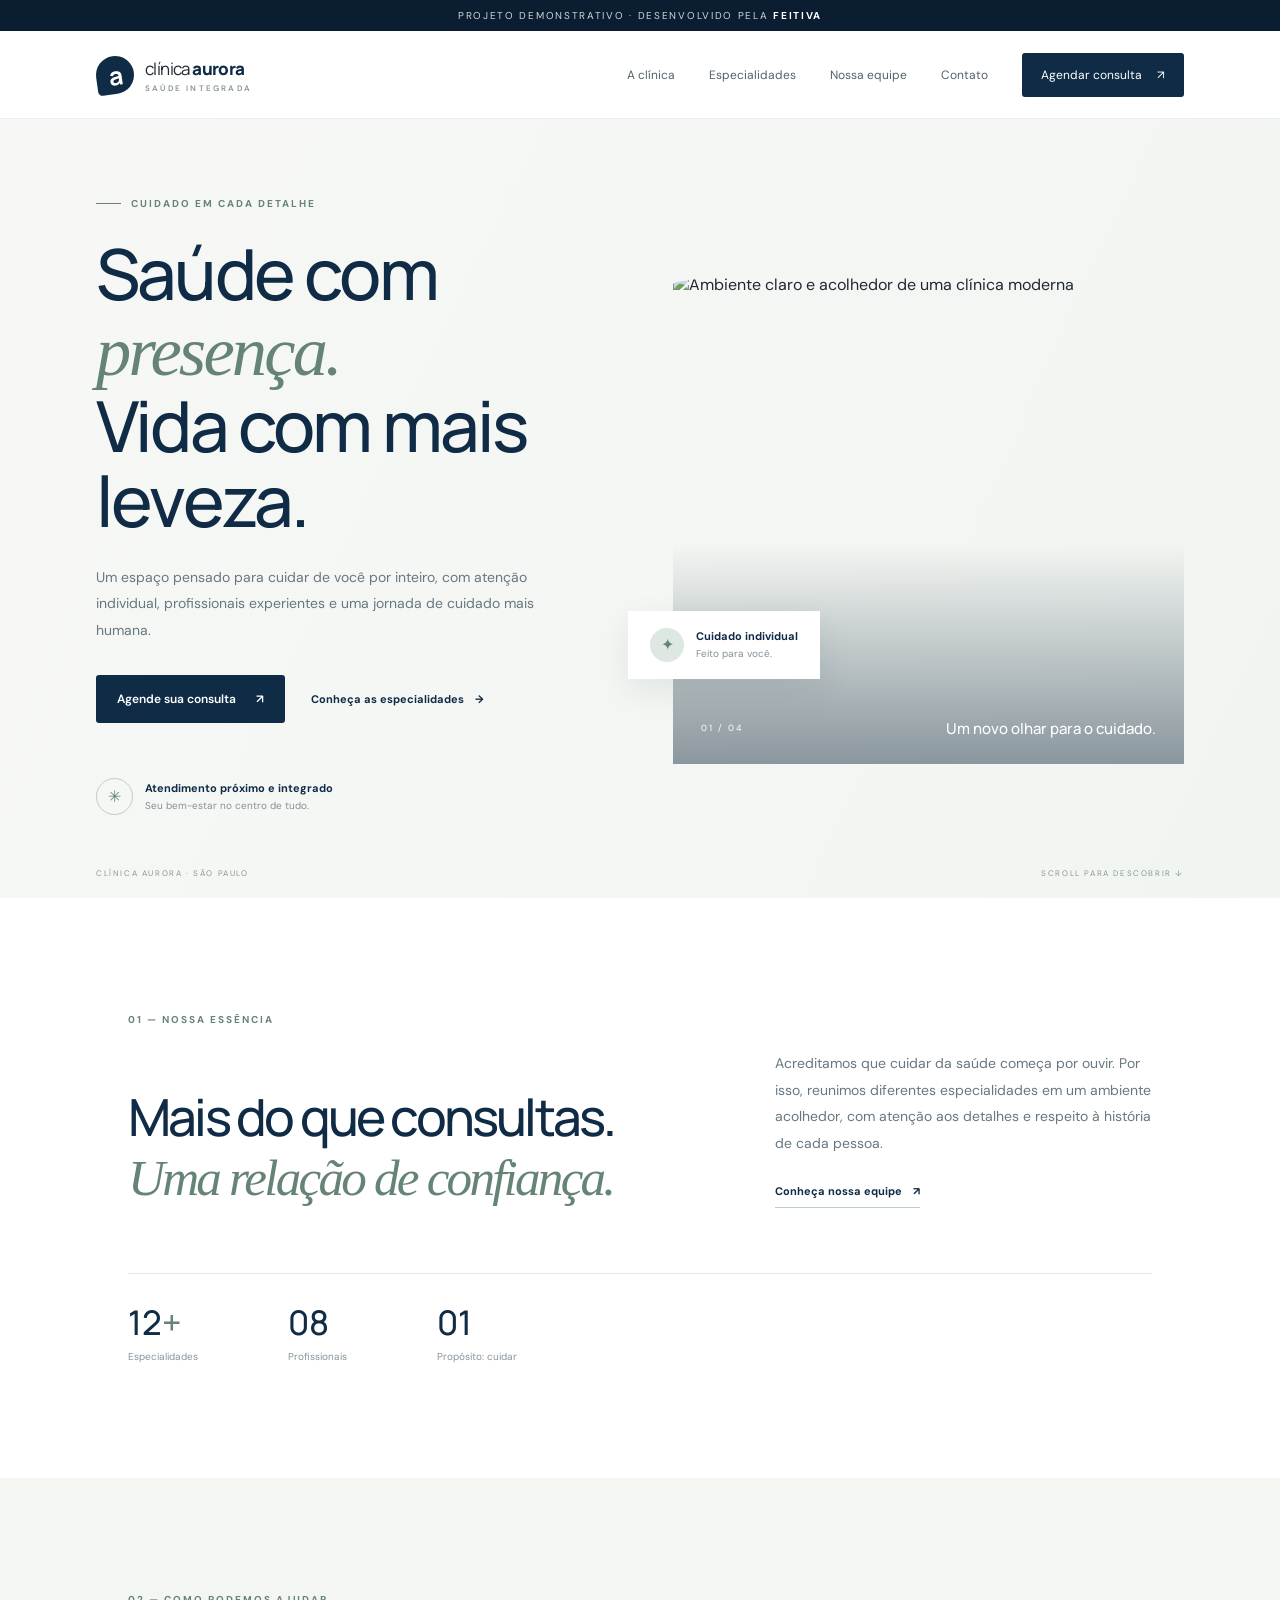
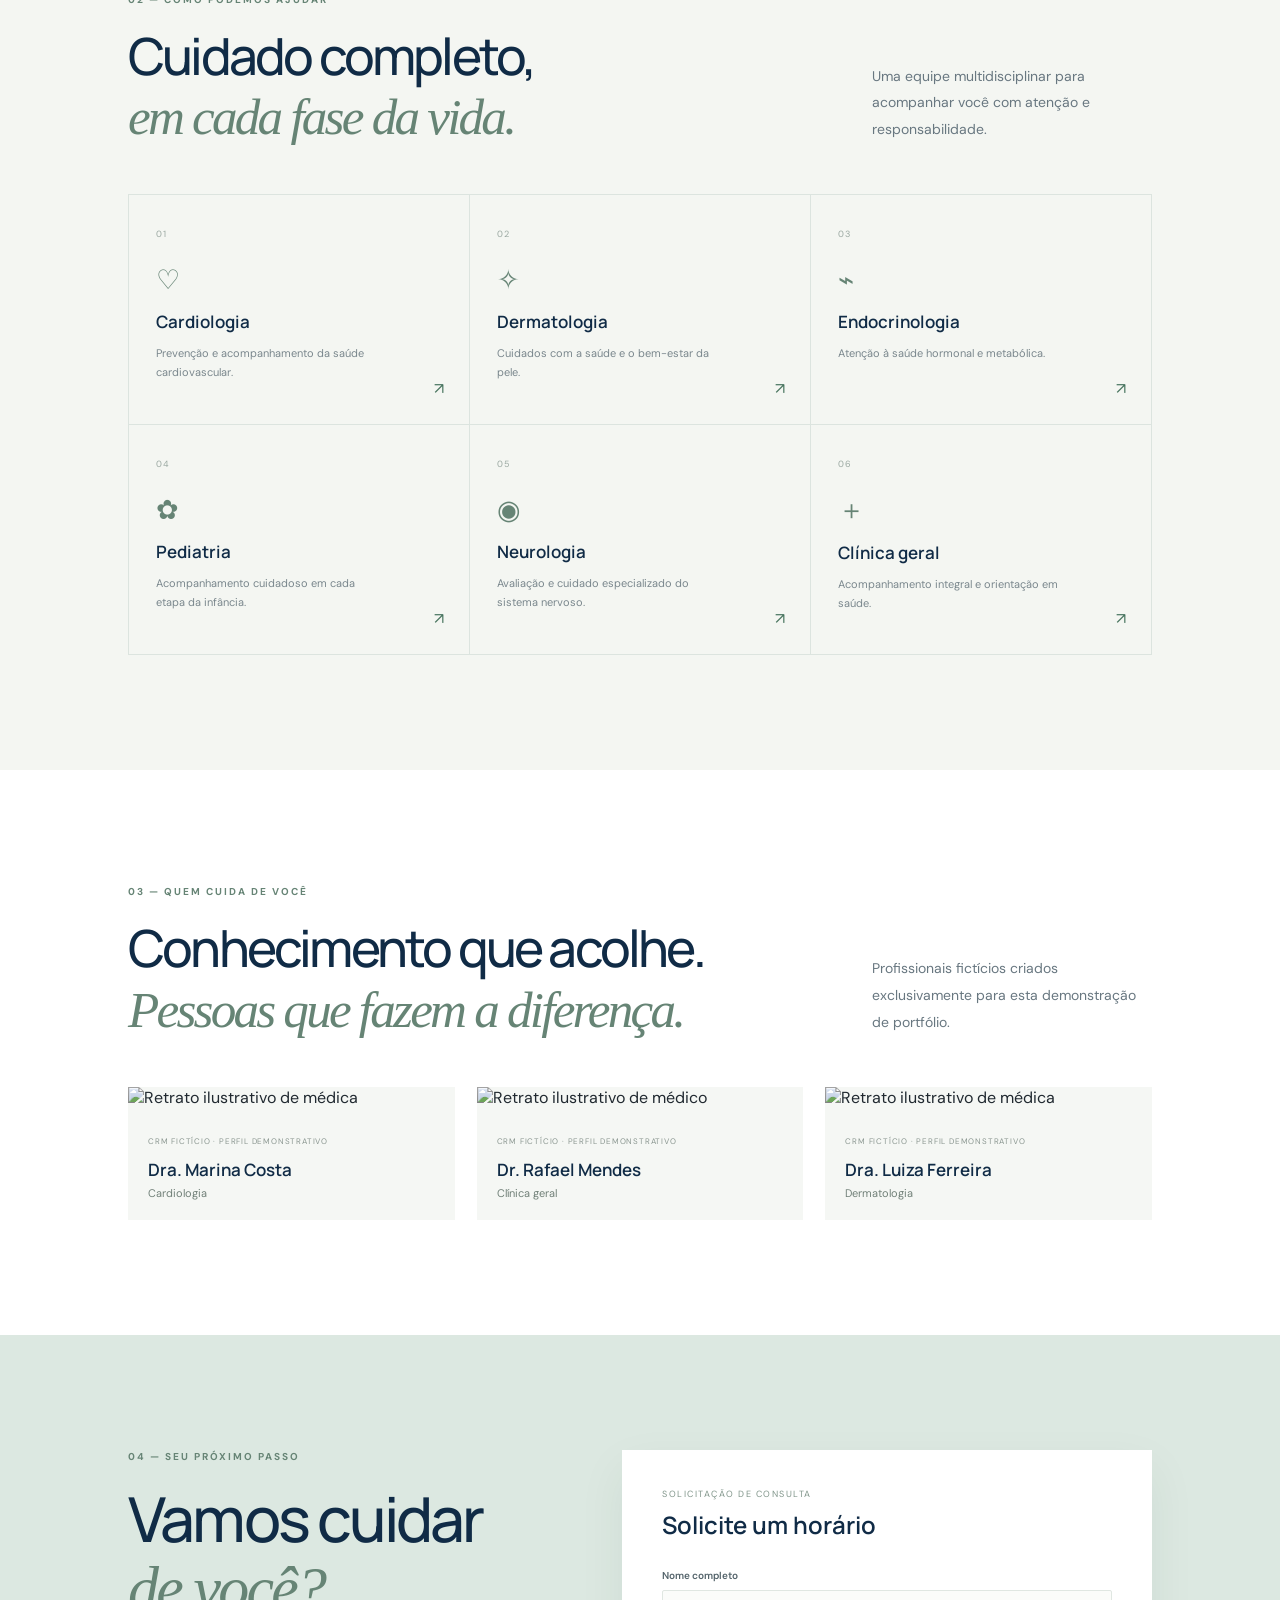
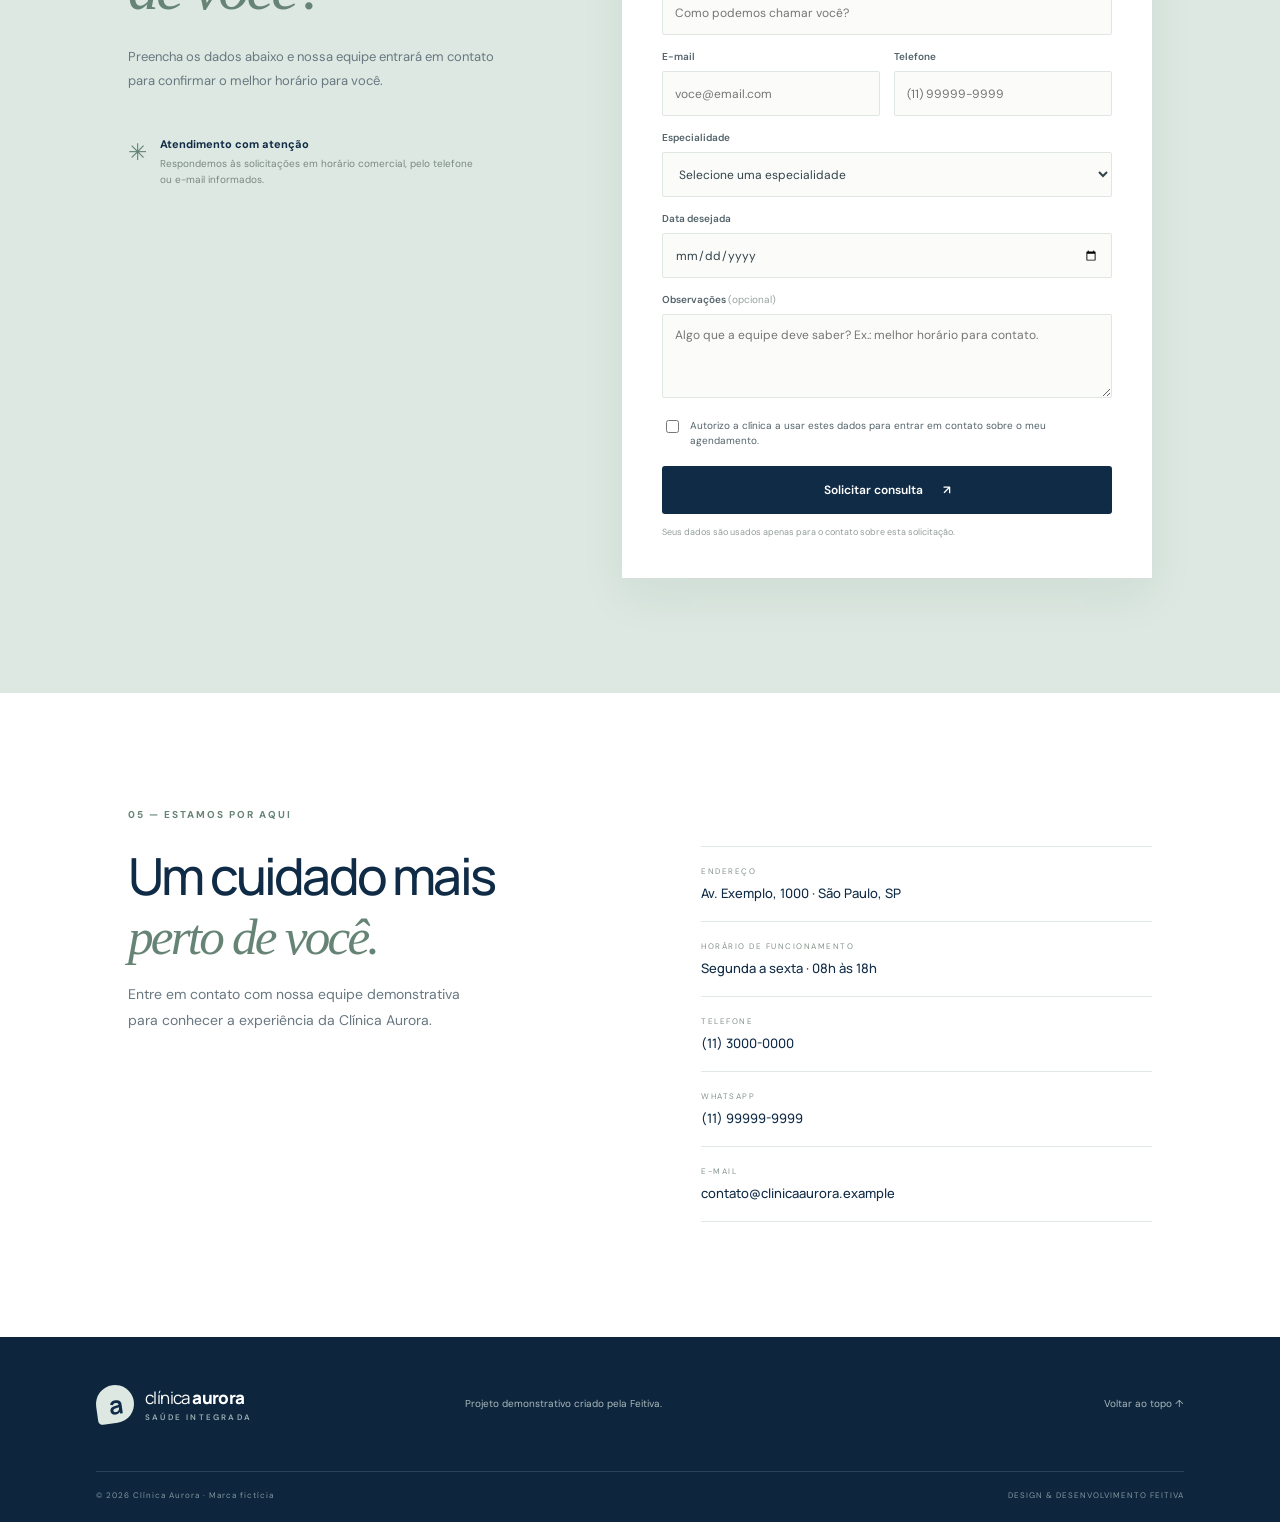
==== commit 9cc6f7ea: "Marca definitiva: Feitiva (Feitiva Clinic) Co-Authored-By: Claude Opus 5.5 <noreply@anthropic.com> C" ====
--- a/index.html
+++ b/index.html
@@ -3,7 +3,7 @@
 <head>
   <meta charset="UTF-8">
   <meta name="viewport" content="width=device-width, initial-scale=1.0">
-  <meta name="description" content="Clínica Aurora — cuidado médico próximo, humano e integrado. Projeto demonstrativo desenvolvido pela Lavra.">
+  <meta name="description" content="Clínica Aurora — cuidado médico próximo, humano e integrado. Projeto demonstrativo desenvolvido pela Feitiva.">
   <meta name="theme-color" content="#102b46">
   <link rel="icon" type="image/svg+xml" data-config="favicon" href="data:image/svg+xml,%3Csvg xmlns='http://www.w3.org/2000/svg' viewBox='0 0 64 64'%3E%3Crect width='64' height='64' rx='18' fill='%23102b46'/%3E%3Ctext x='50%25' y='54%25' dominant-baseline='middle' text-anchor='middle' fill='%23ffffff' font-family='sans-serif' font-weight='700' font-size='34'%3Ea%3C/text%3E%3C/svg%3E">
   <title>Clínica Aurora | Cuidado que acolhe</title>
@@ -13,7 +13,7 @@
   <link rel="stylesheet" href="styles.css">
 </head>
 <body>
-  <div class="demo-bar" data-config="demo-bar">PROJETO DEMONSTRATIVO · DESENVOLVIDO PELA <strong data-config="developer-name">LAVRA</strong></div>
+  <div class="demo-bar" data-config="demo-bar">PROJETO DEMONSTRATIVO · DESENVOLVIDO PELA <strong data-config="developer-name">FEITIVA</strong></div>
   <header class="site-header">
     <a class="brand" href="#inicio" aria-label="Clínica Aurora - início" data-config="brand-link">
       <span class="brand-mark" data-config="brand-mark">a</span>
@@ -123,11 +123,11 @@
       <span class="brand-mark" data-config="brand-mark">a</span>
       <span><span data-config="brand-prefix">clínica</span> <strong data-config="brand-highlight">aurora</strong><small data-config="brand-tagline">SAÚDE INTEGRADA</small></span>
     </a>
-    <p data-config="footer-credit">Projeto demonstrativo criado pela Lavra.</p>
+    <p data-config="footer-credit">Projeto demonstrativo criado pela Feitiva.</p>
     <a href="#inicio">Voltar ao topo ↑</a>
     <div class="footer-bottom">
       <span data-config="footer-copyright">© 2026 Clínica Aurora · Marca fictícia</span>
-      <span data-config="footer-developer">DESIGN &amp; DESENVOLVIMENTO LAVRA</span>
+      <span data-config="footer-developer">DESIGN &amp; DESENVOLVIMENTO FEITIVA</span>
     </div>
   </footer>
 
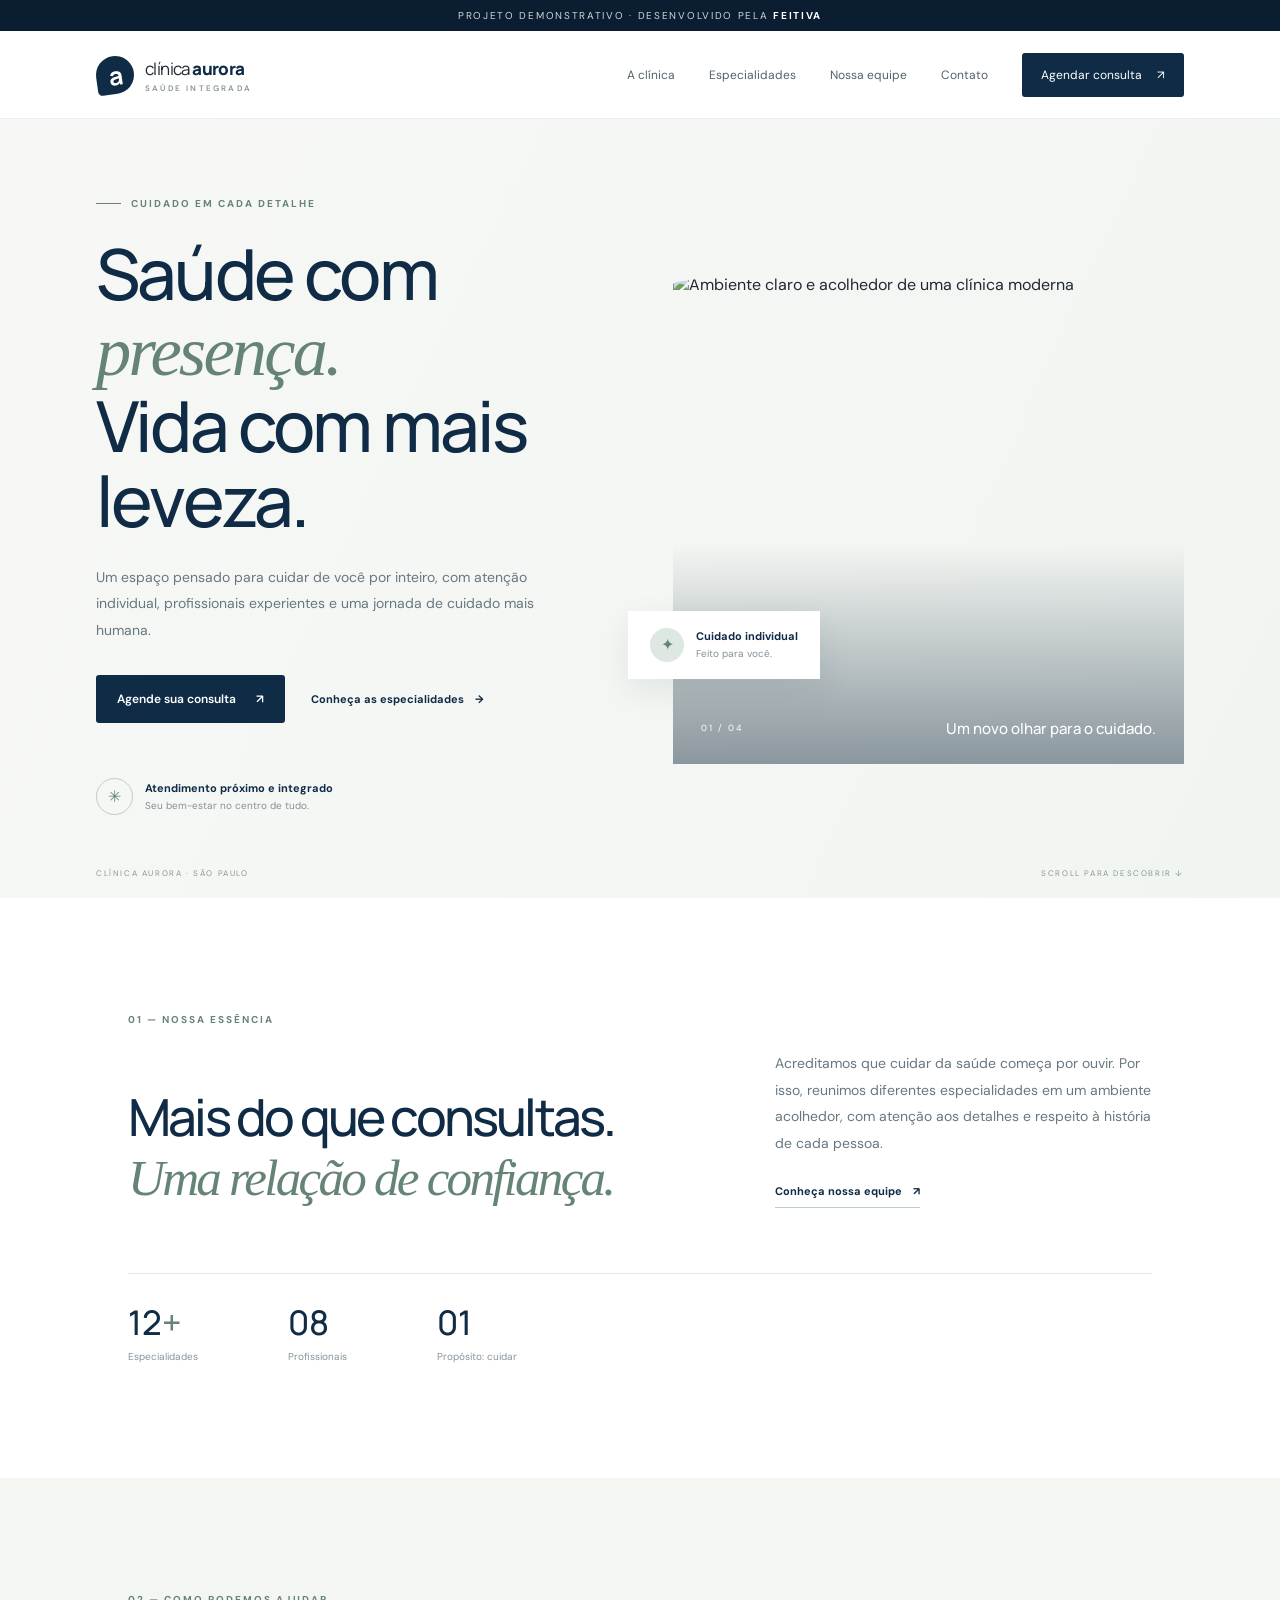
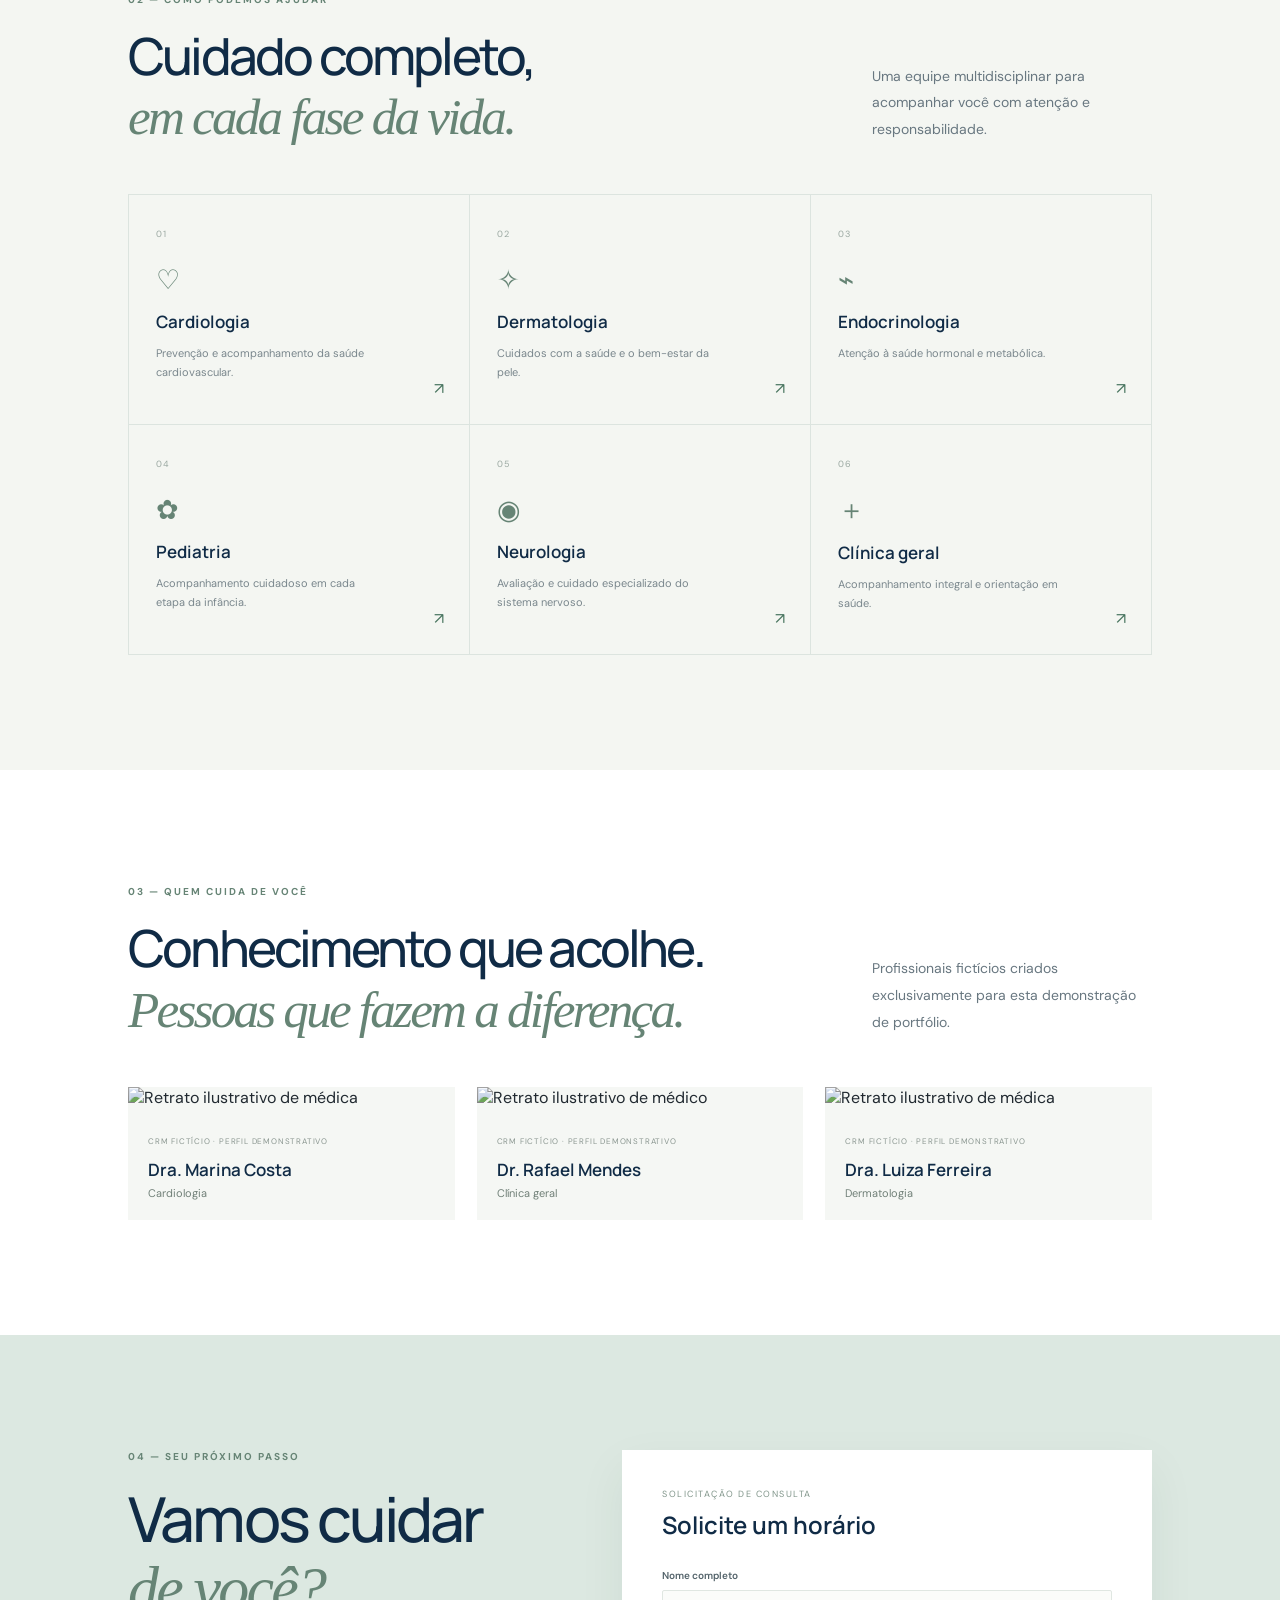
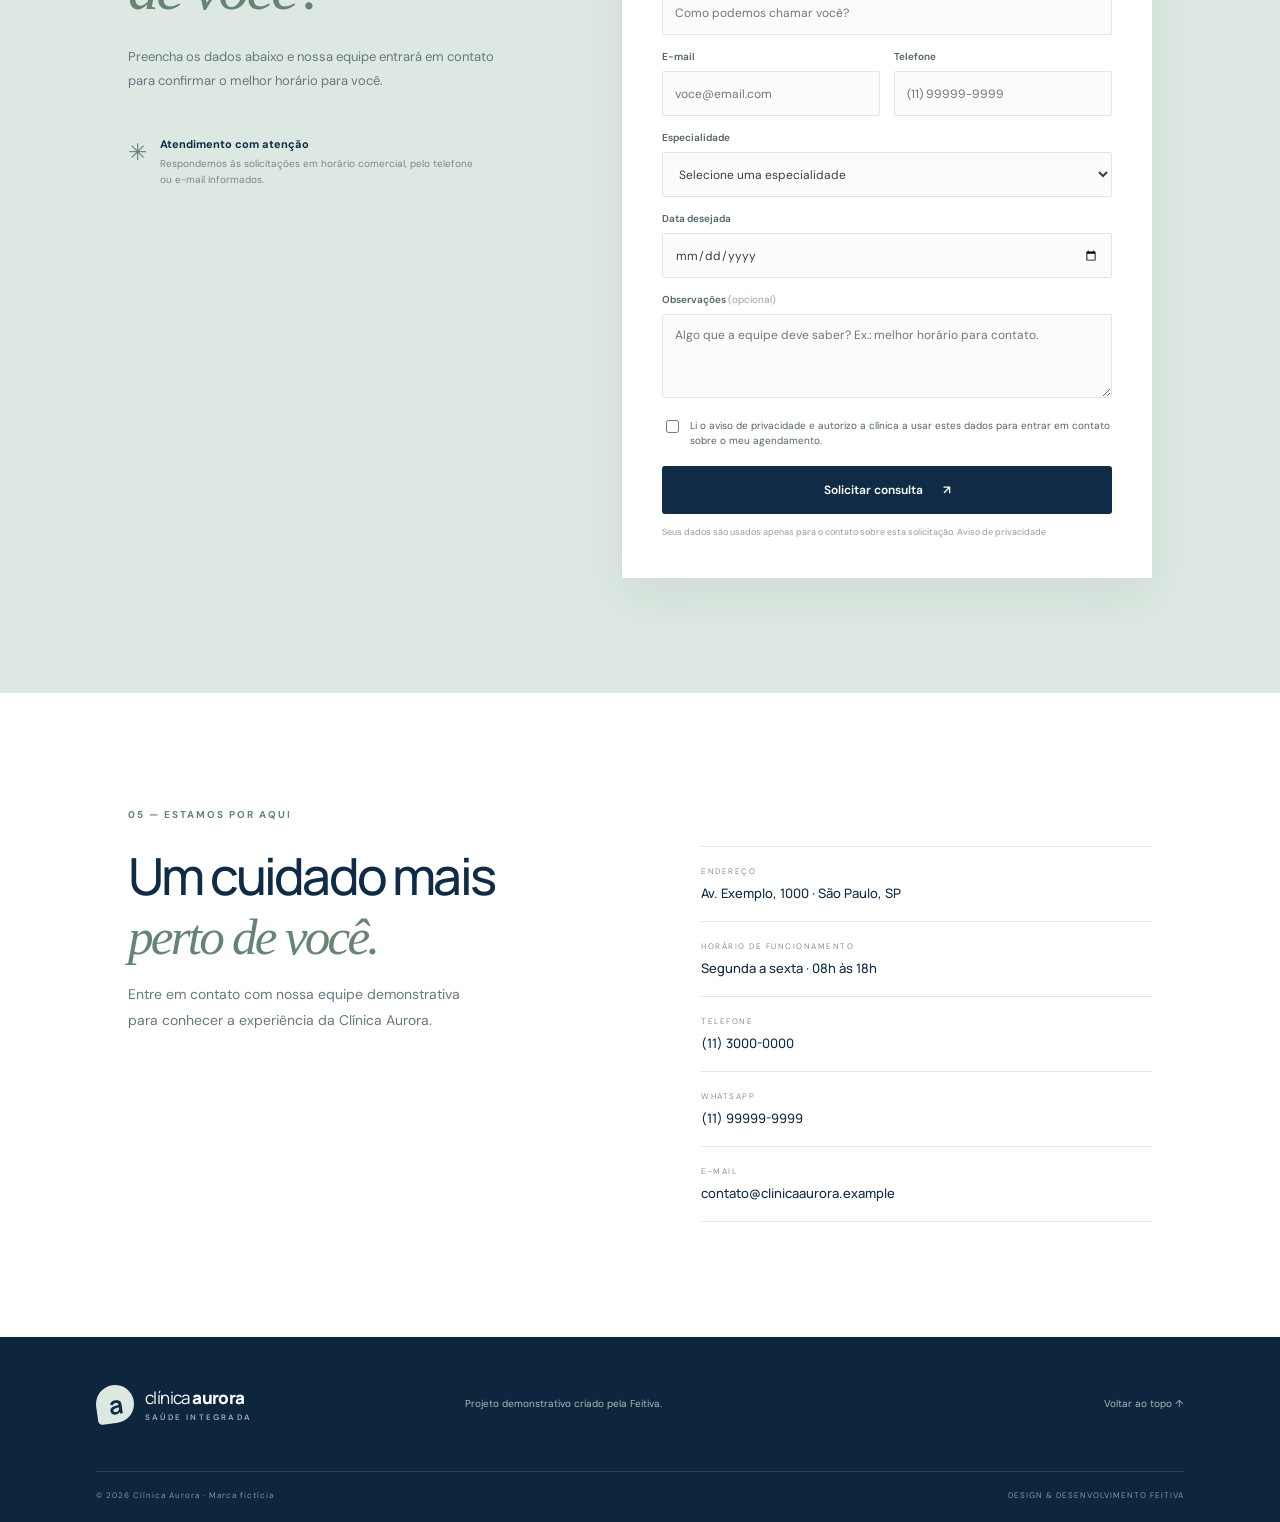
==== commit 4d73d7ae: "LGPD: aviso de privacidade e consentimento obrigatório gravado no pedido Co-Authored-By: Claude Opus" ====
--- a/index.html
+++ b/index.html
@@ -96,7 +96,7 @@
         <label class="consent"><input id="consent" type="checkbox" required> <span data-booking-text="consent">Entendi que este é um formulário demonstrativo e que os dados não serão enviados.</span></label>
         <button class="button button-primary submit-button" type="submit"><span data-booking-text="submit">Simular solicitação</span> <span>↗</span></button>
         <p class="form-feedback" id="form-feedback" role="status" aria-live="polite"></p>
-        <small class="privacy-note" data-booking-text="privacy">Não informe dados reais. Este projeto é apenas uma demonstração de interface.</small>
+        <small class="privacy-note"><span data-booking-text="privacy">Não informe dados reais. Este projeto é apenas uma demonstração de interface.</span> <a href="privacidade.html">Aviso de privacidade</a></small>
       </form>
     </section>
 
